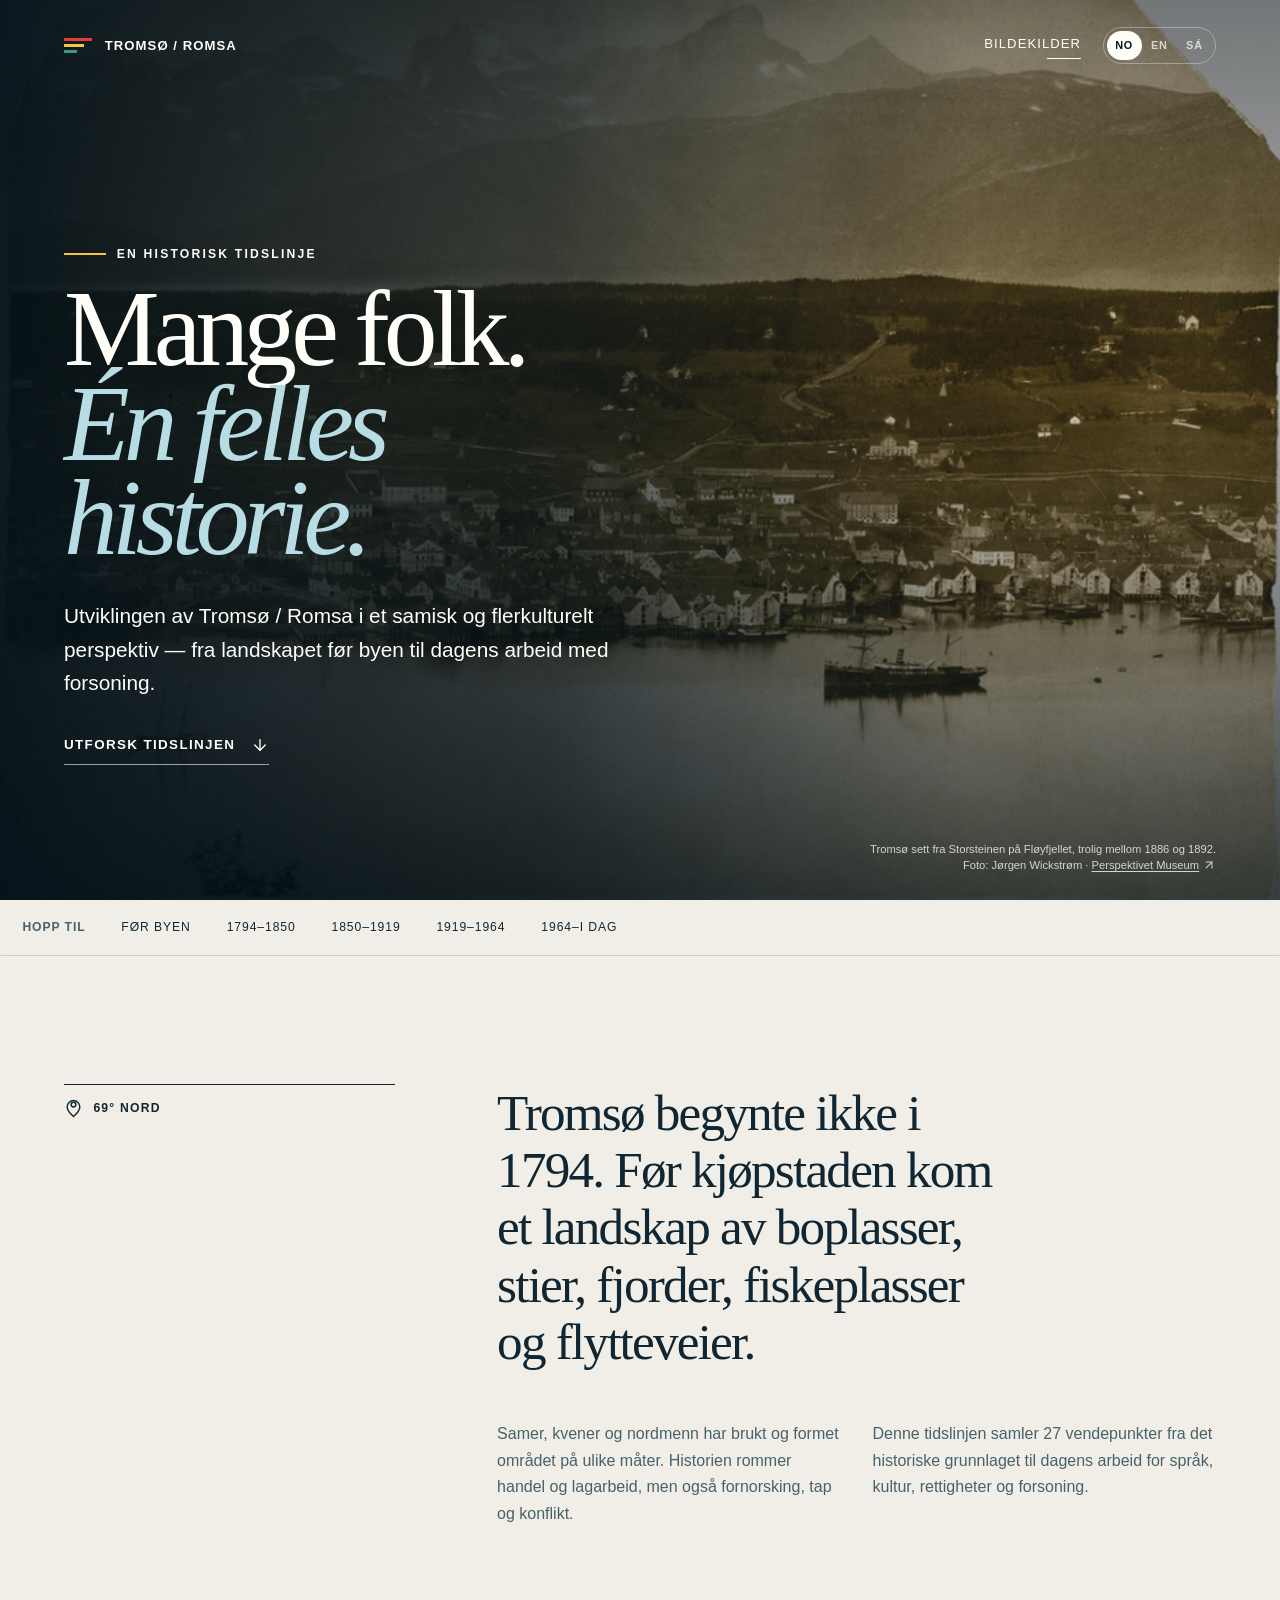
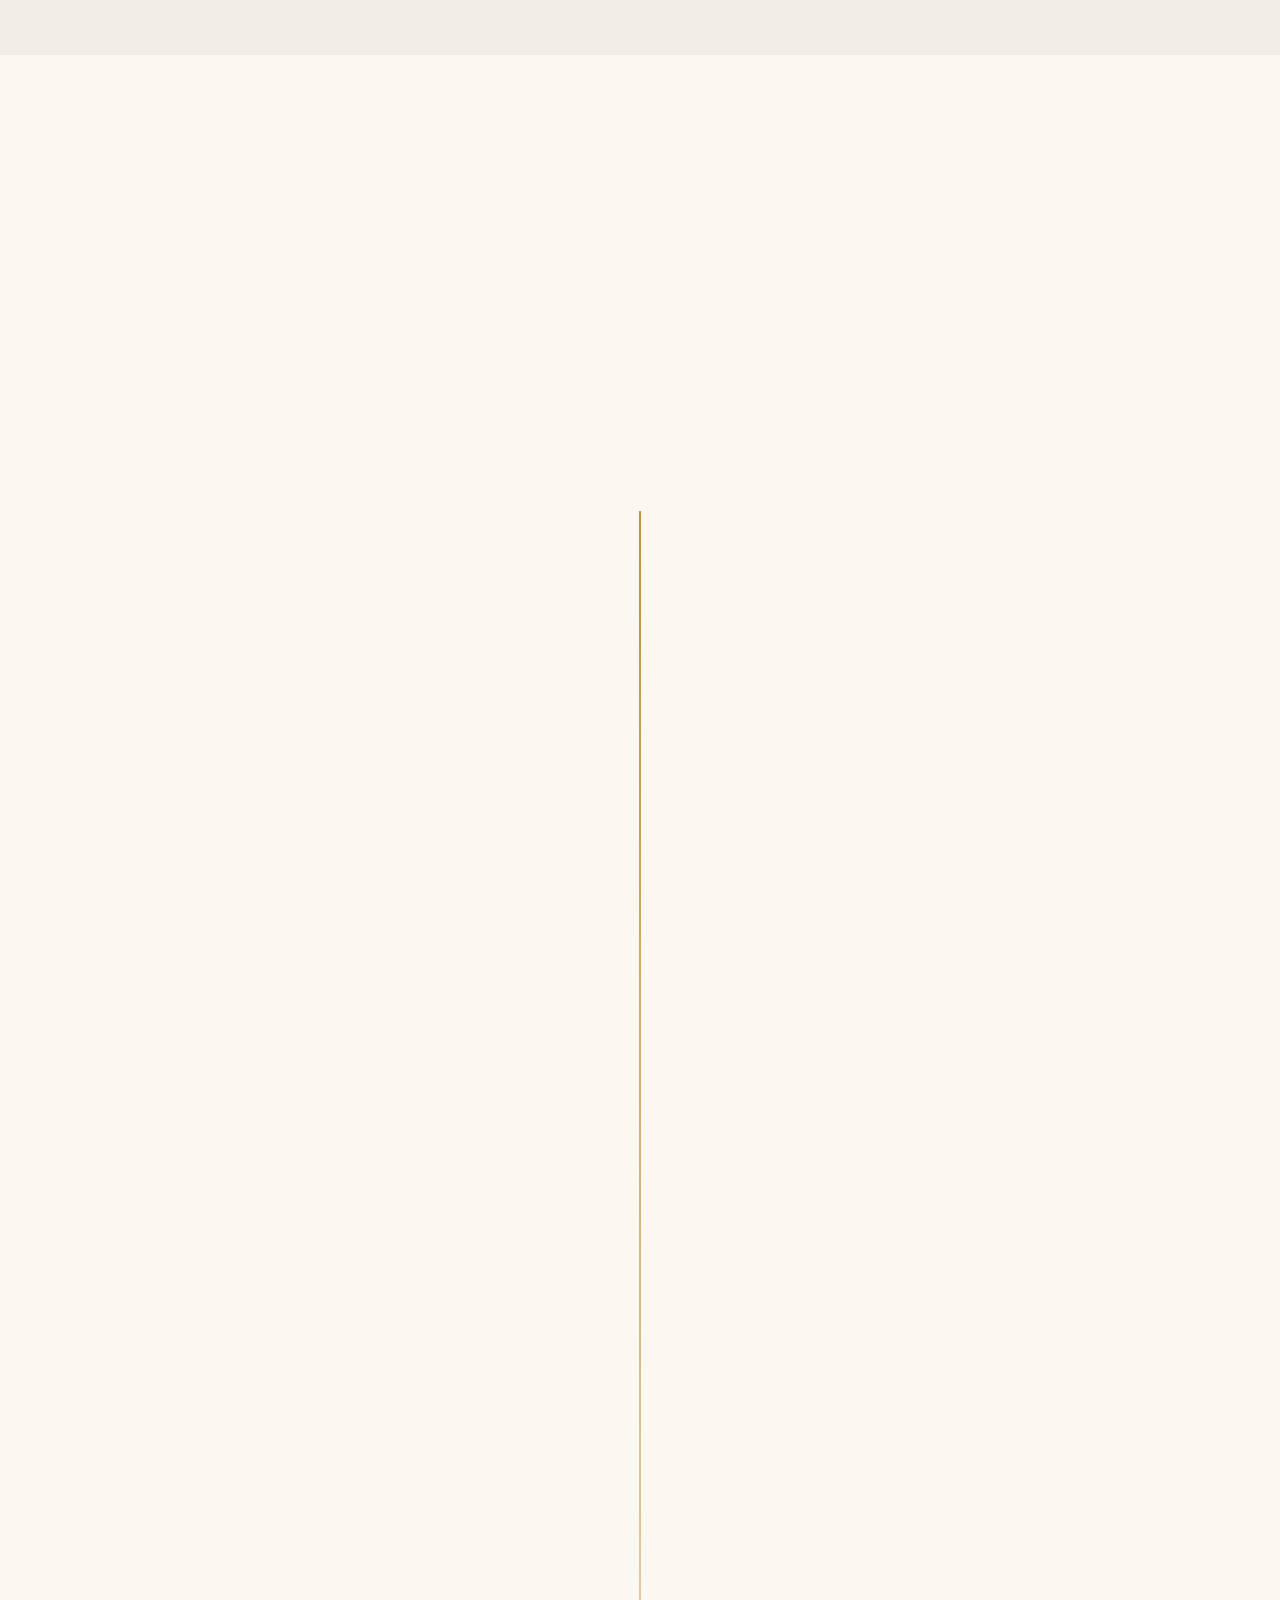
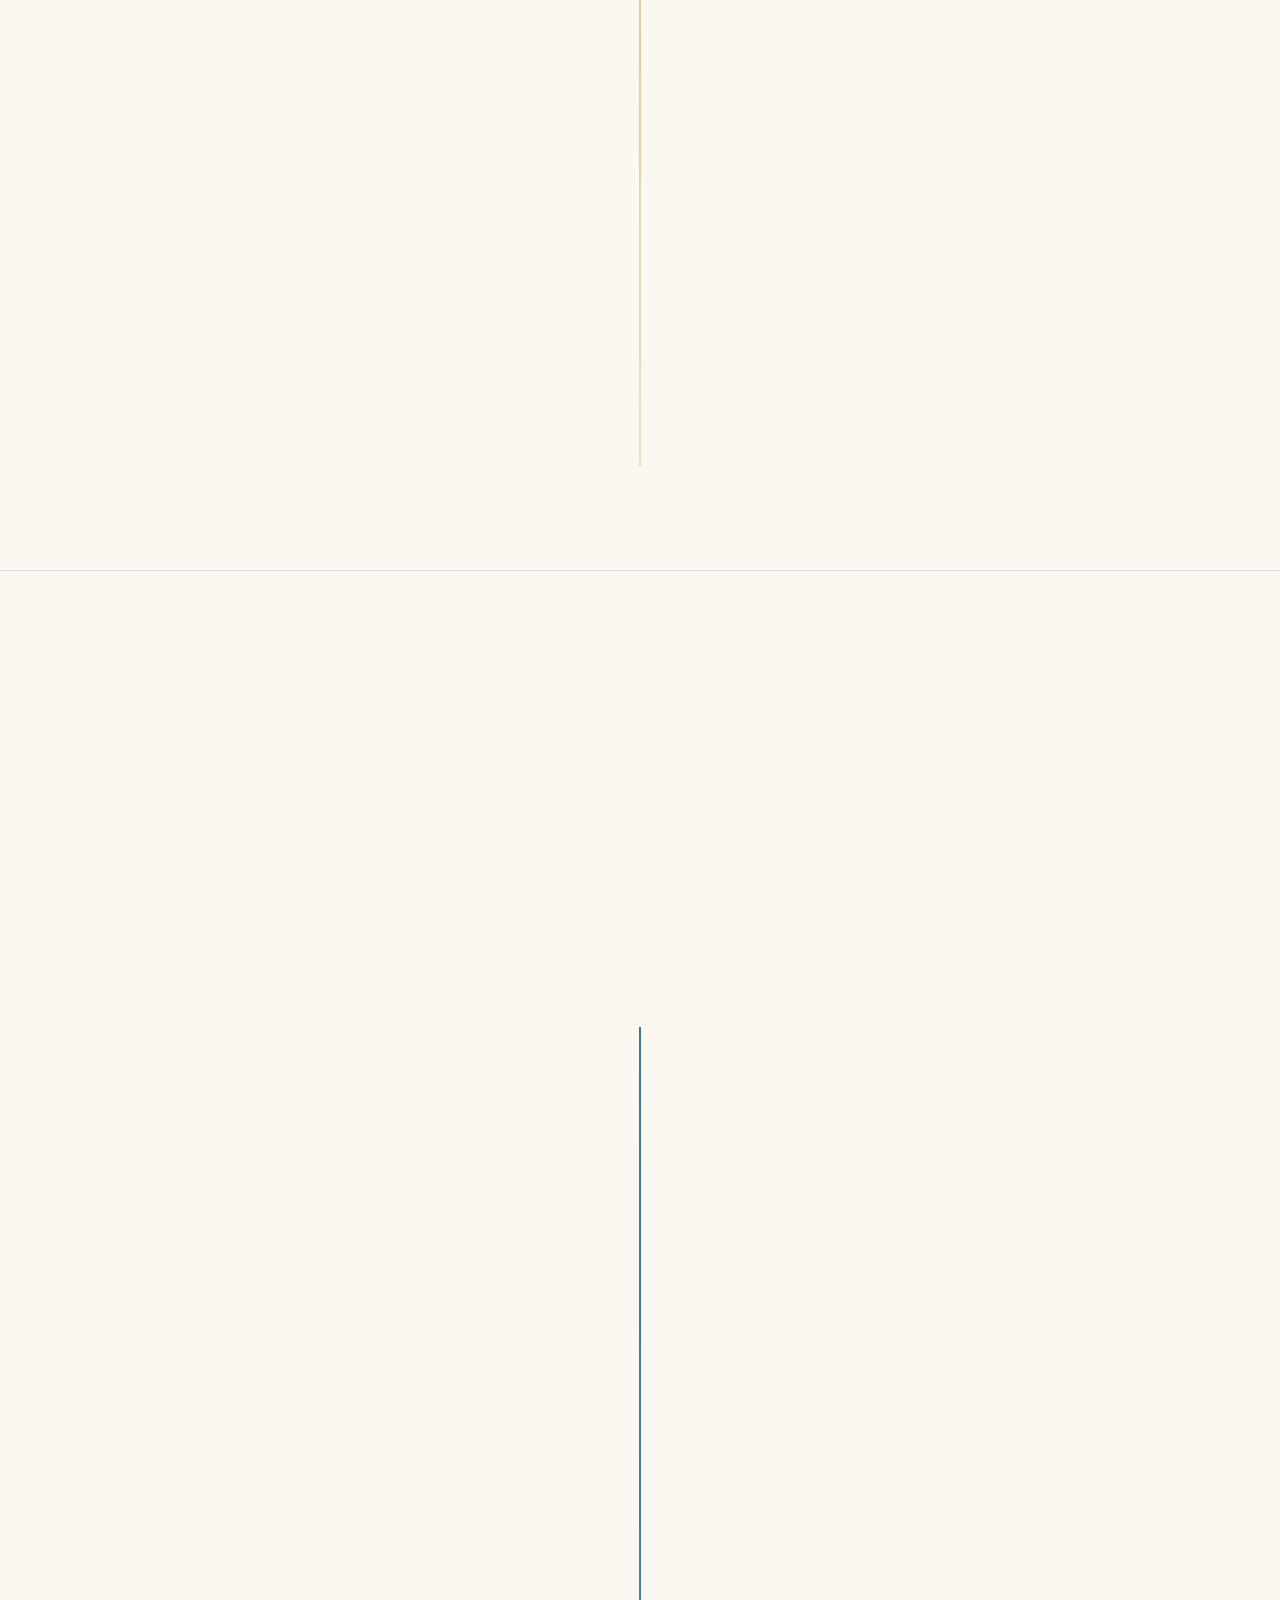
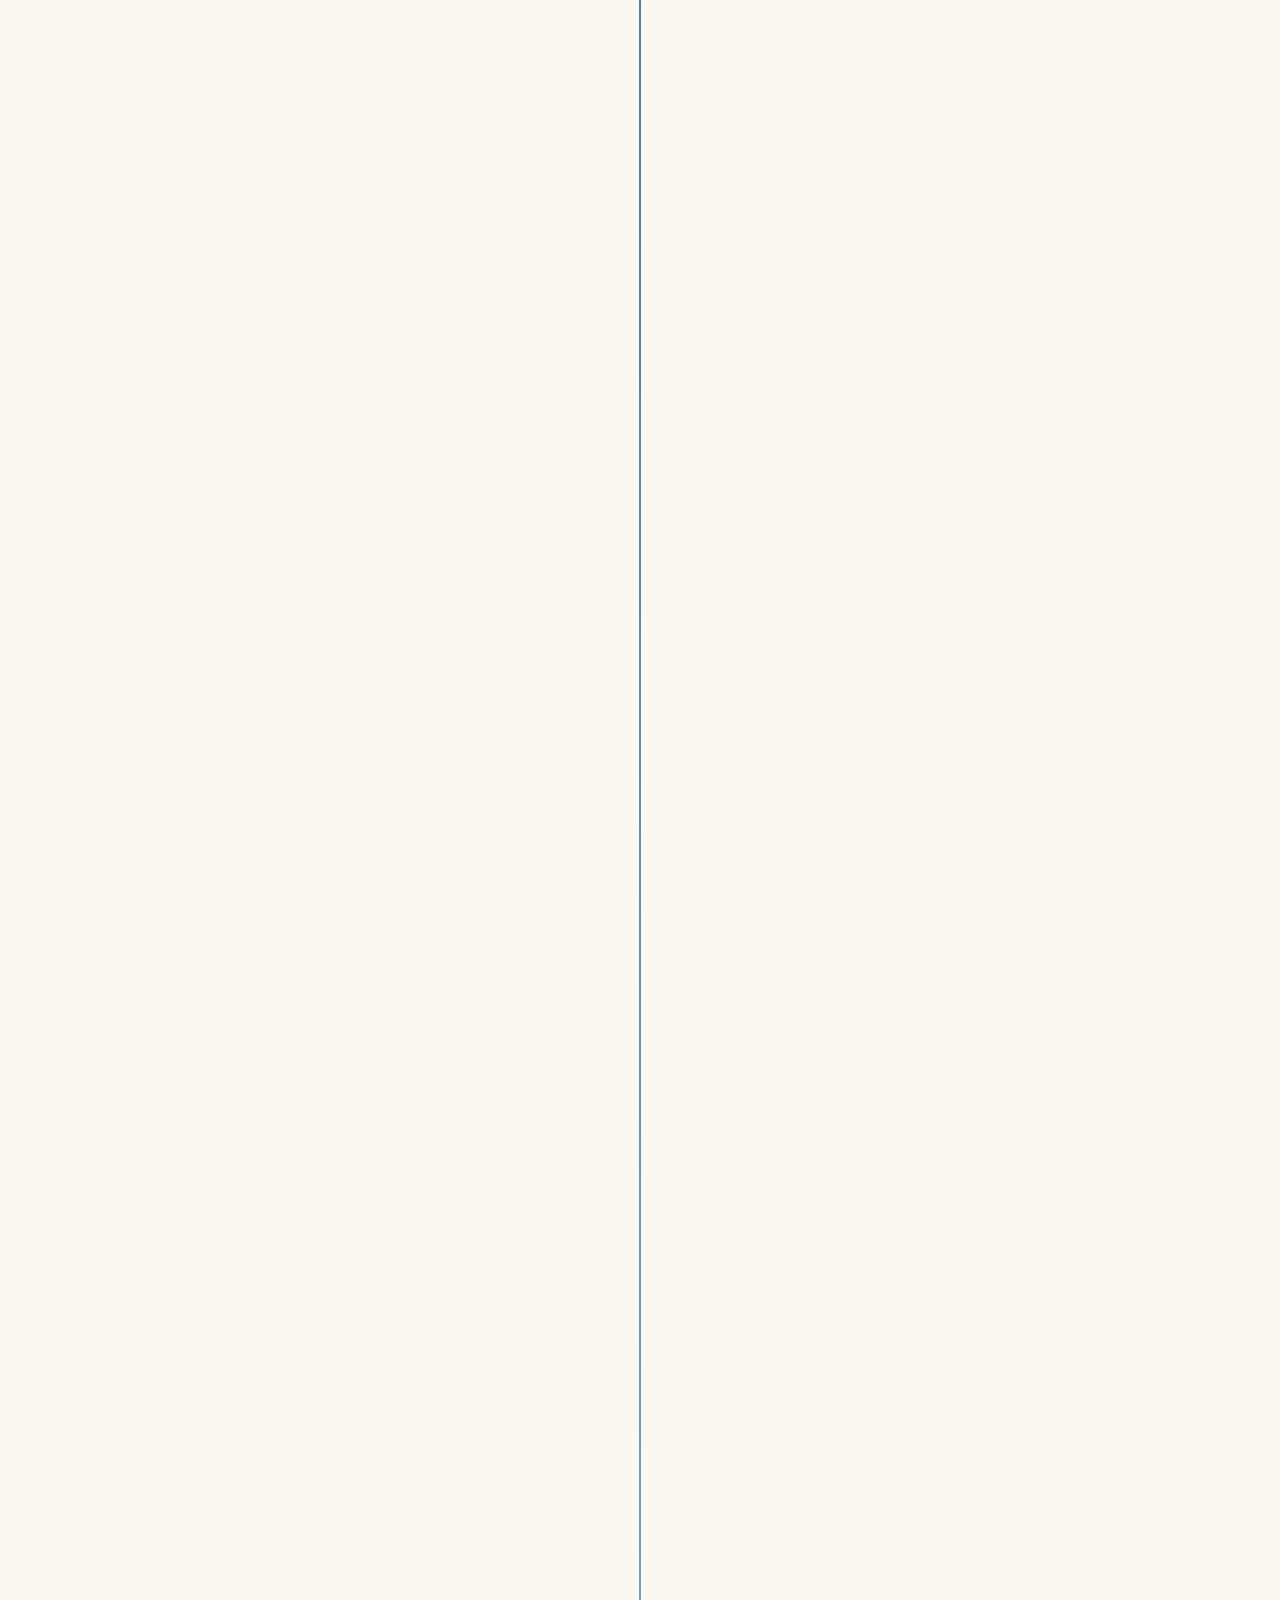
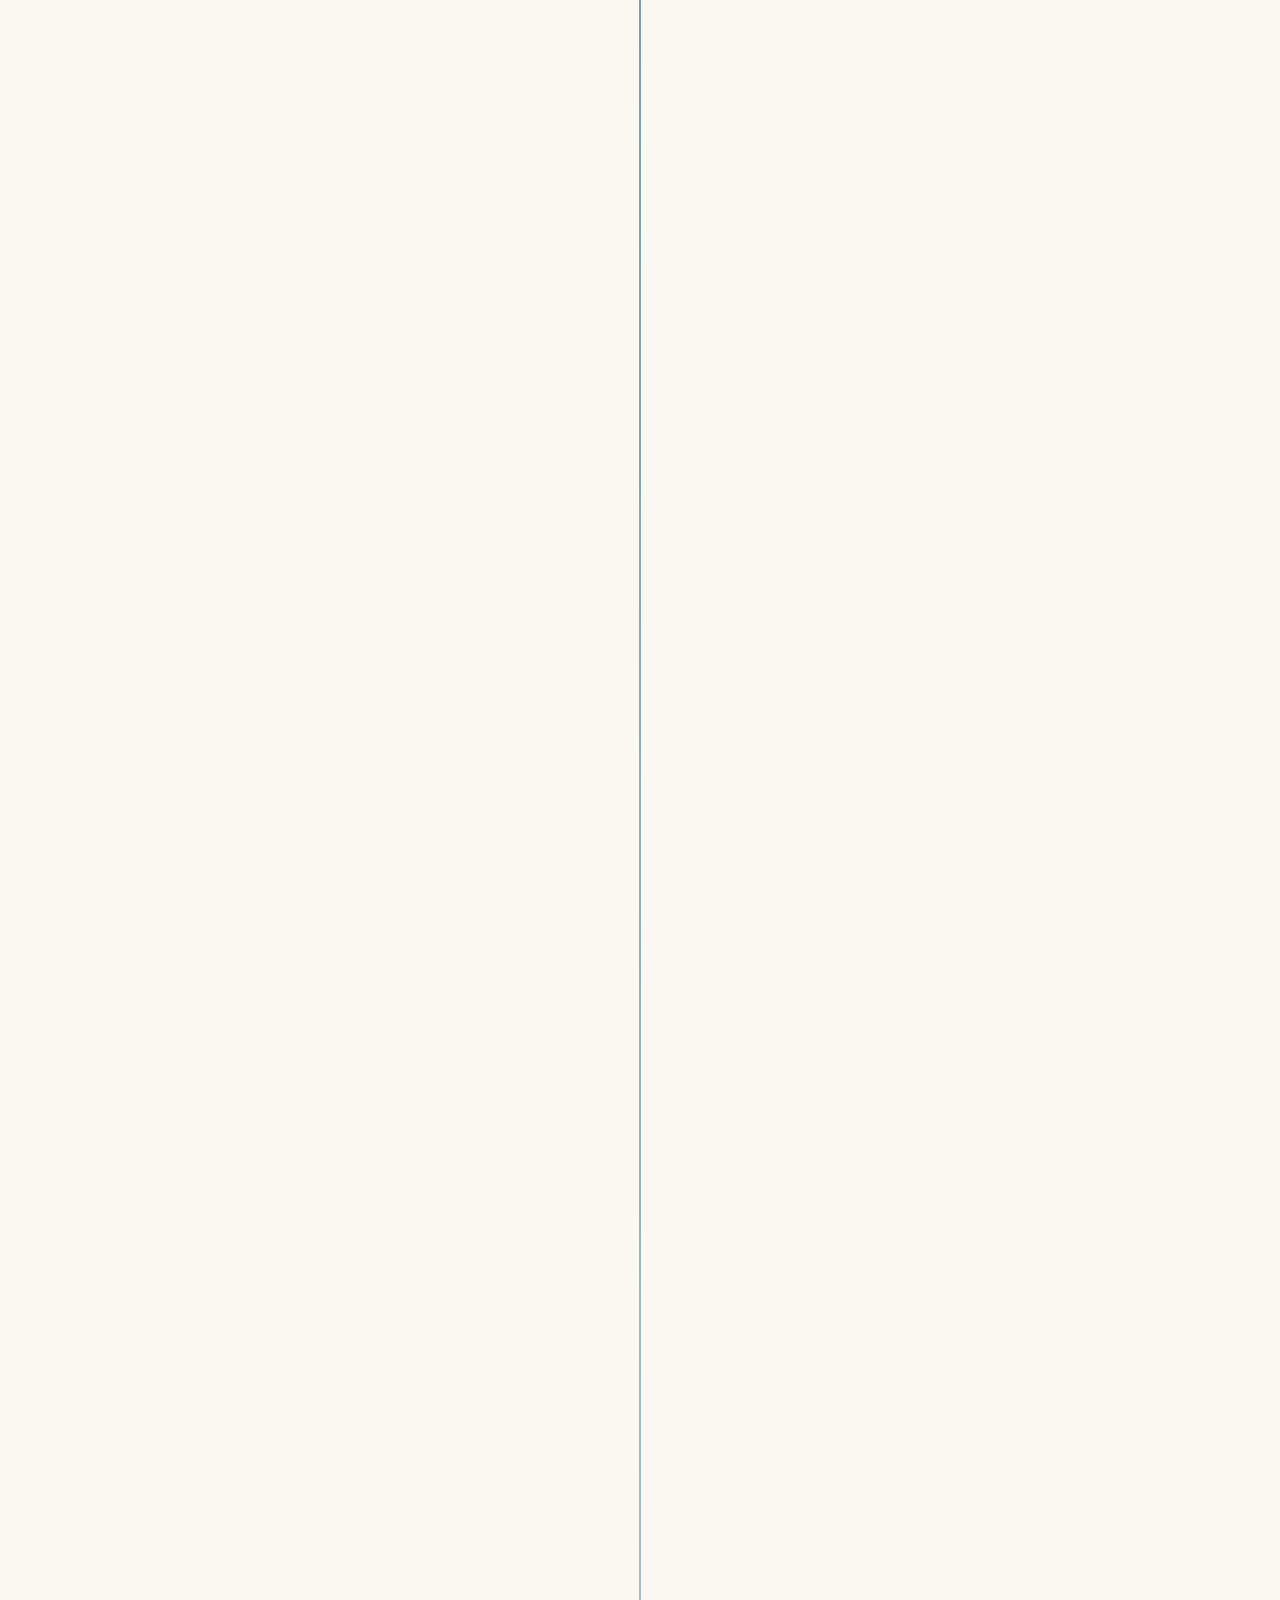
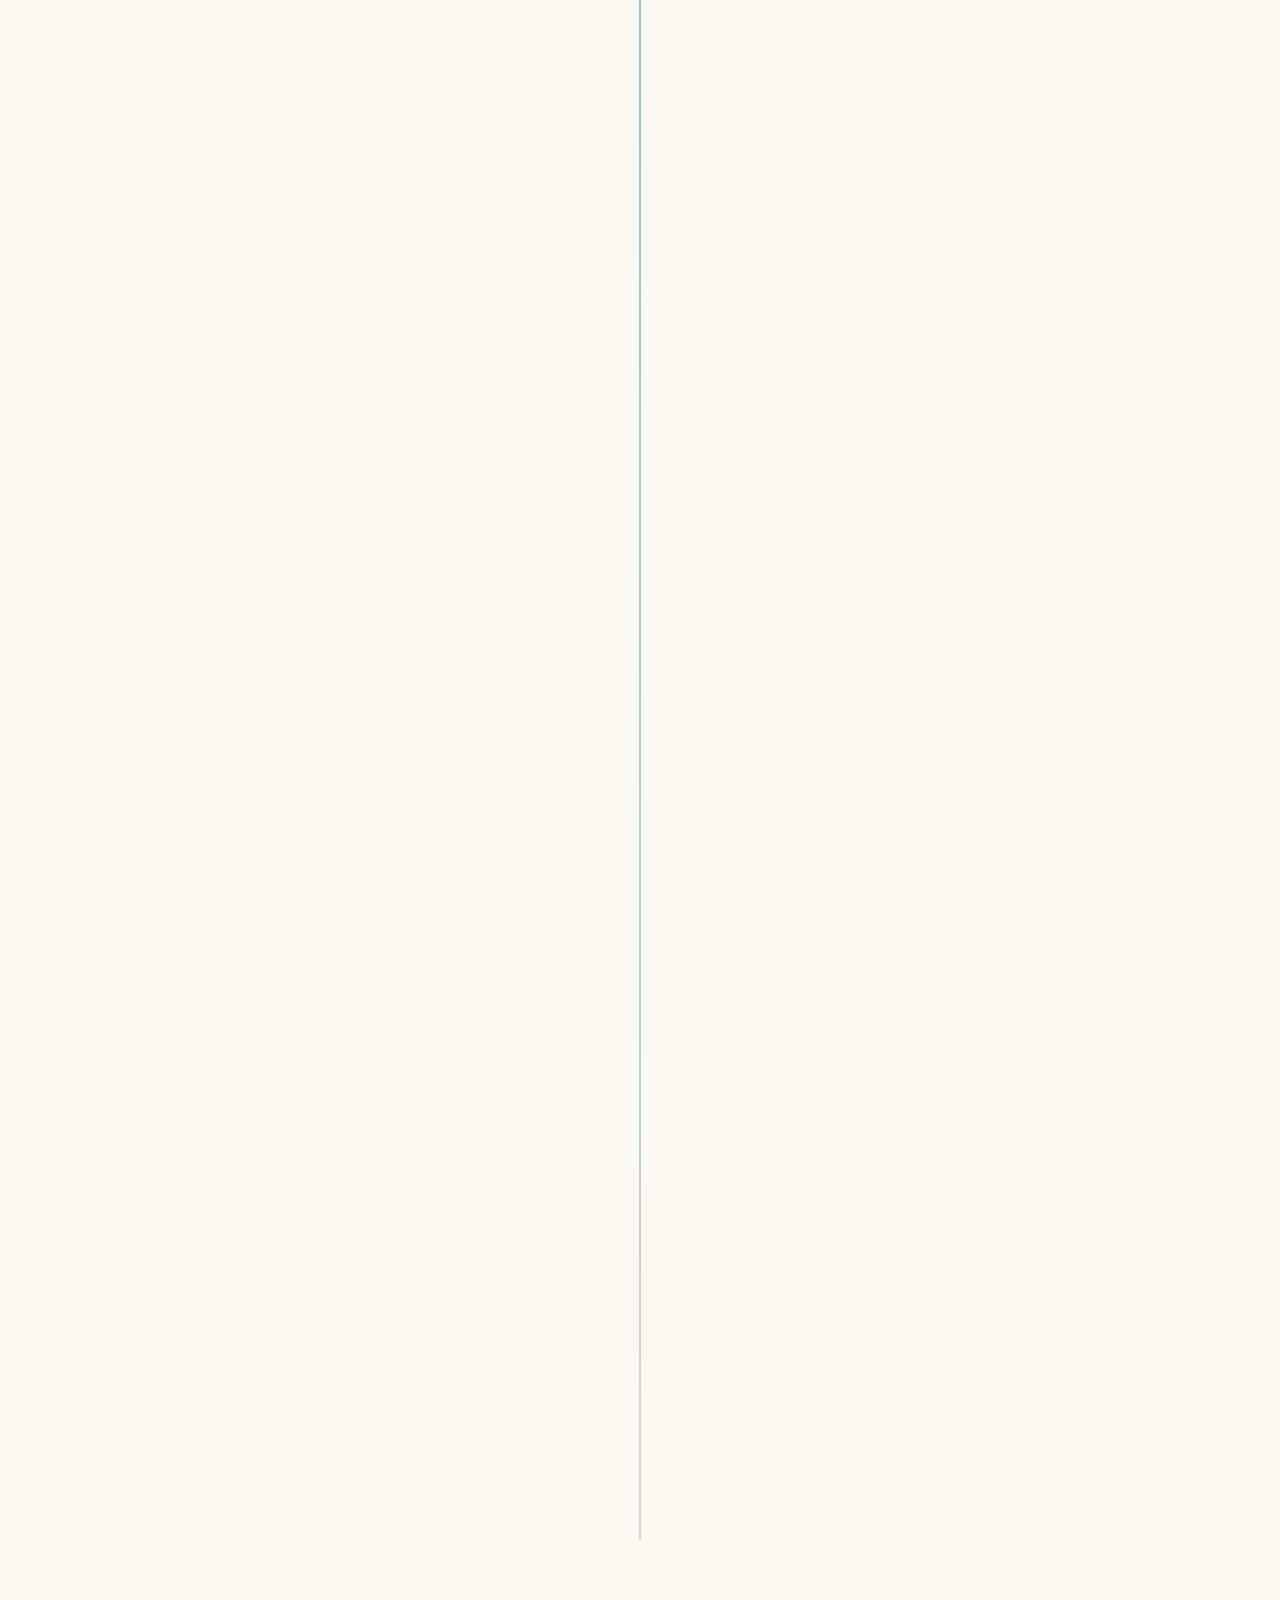
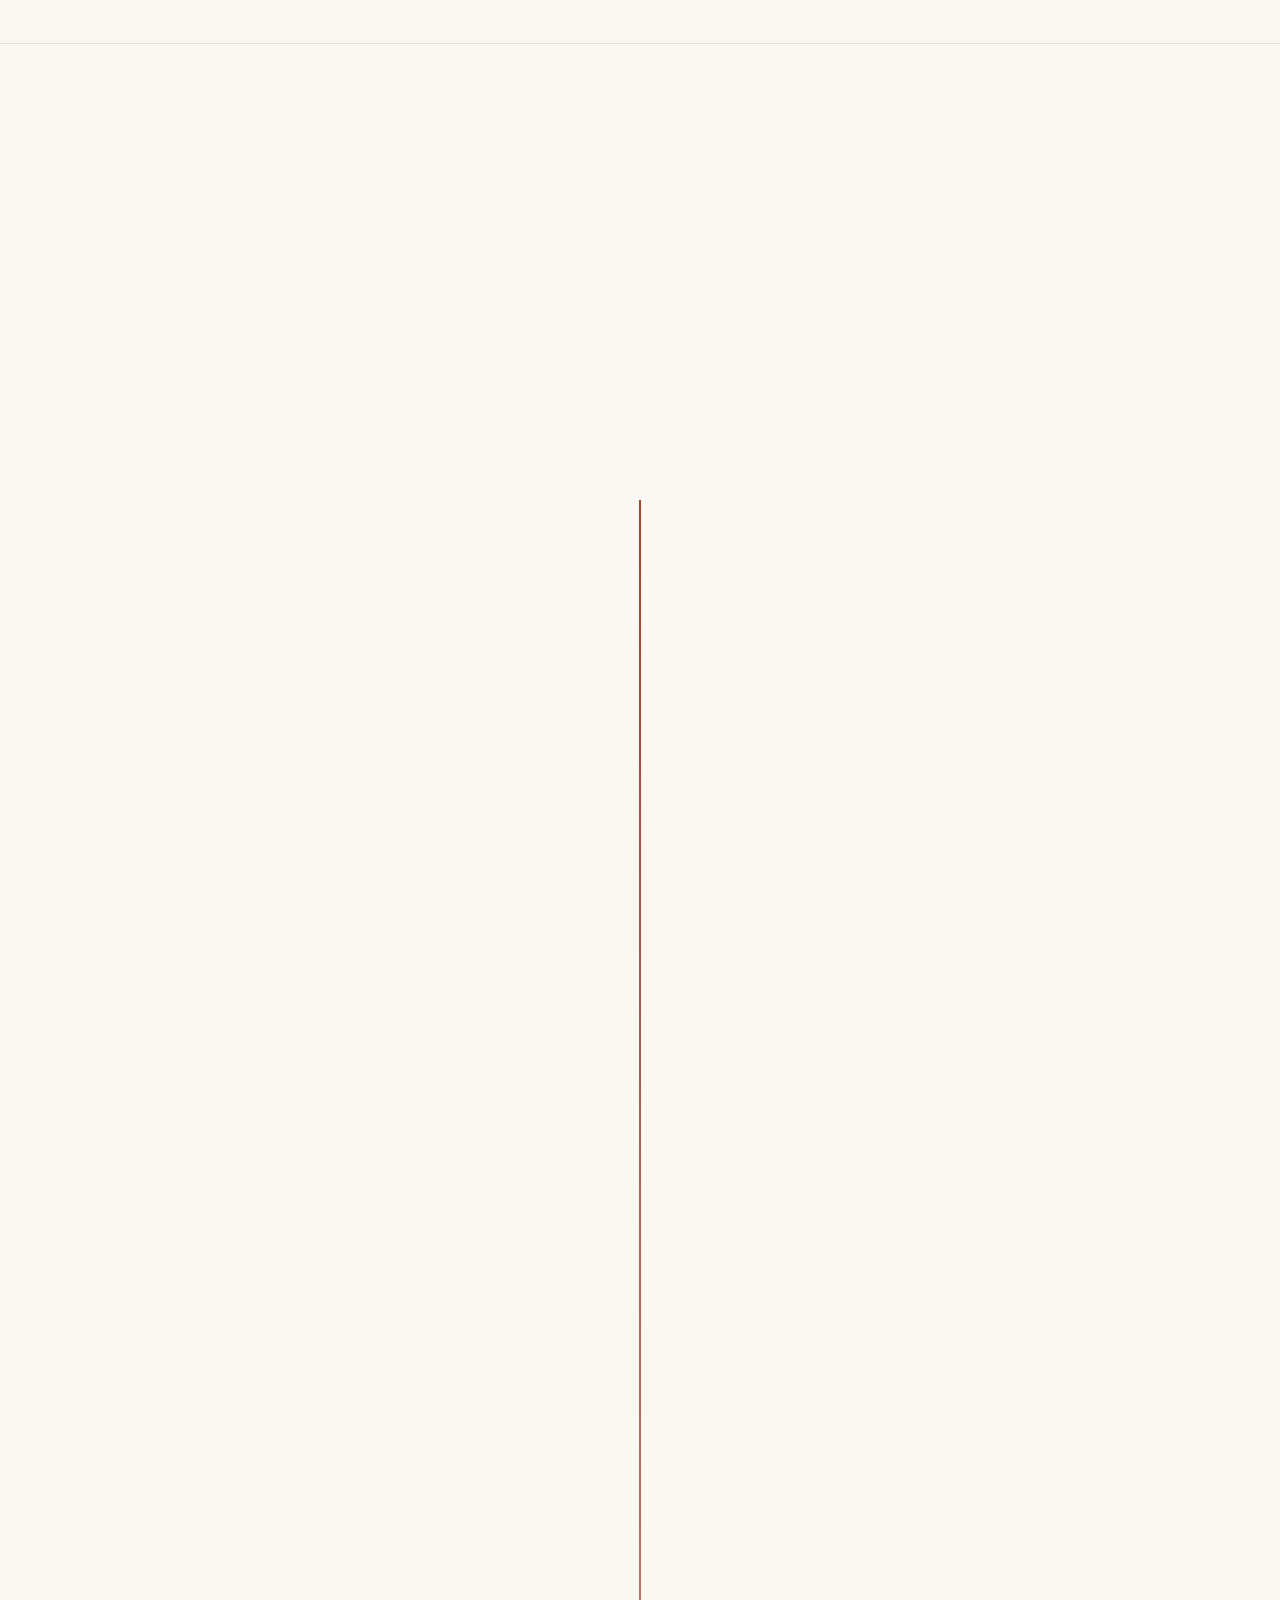
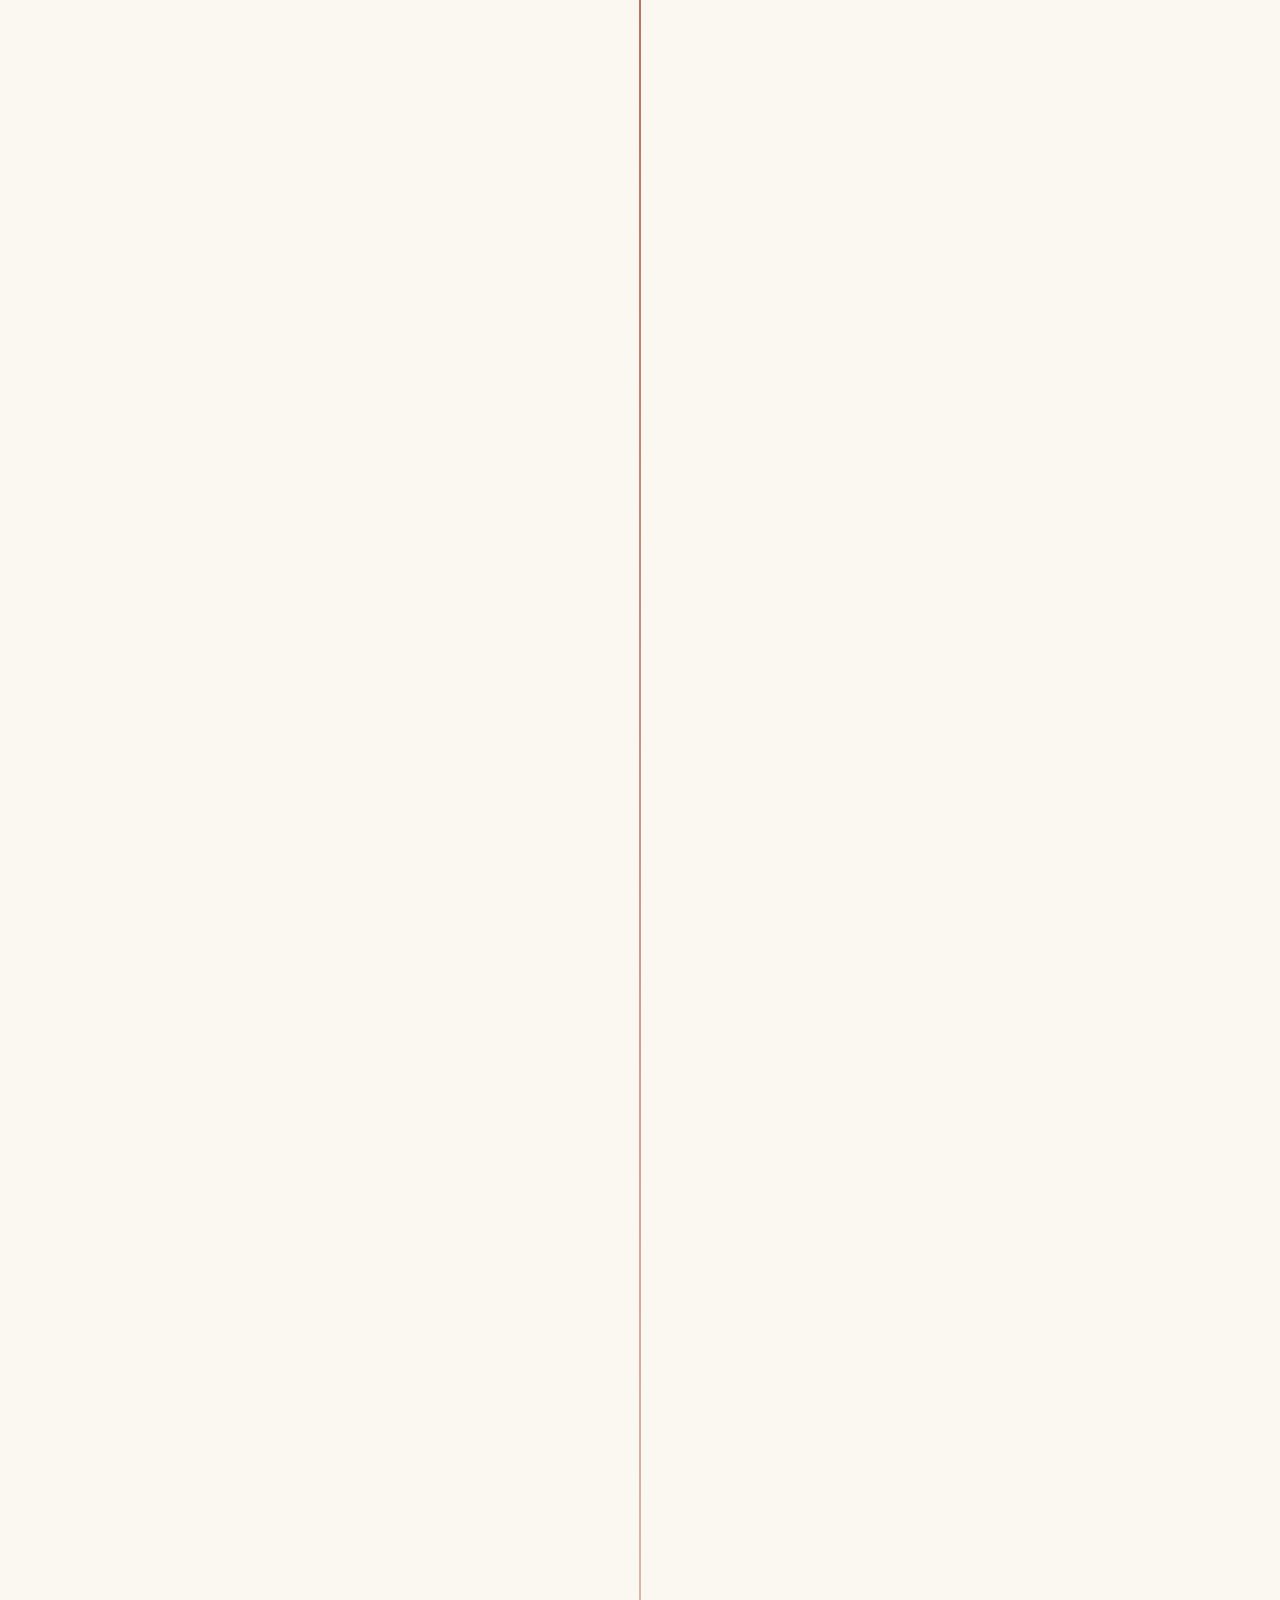
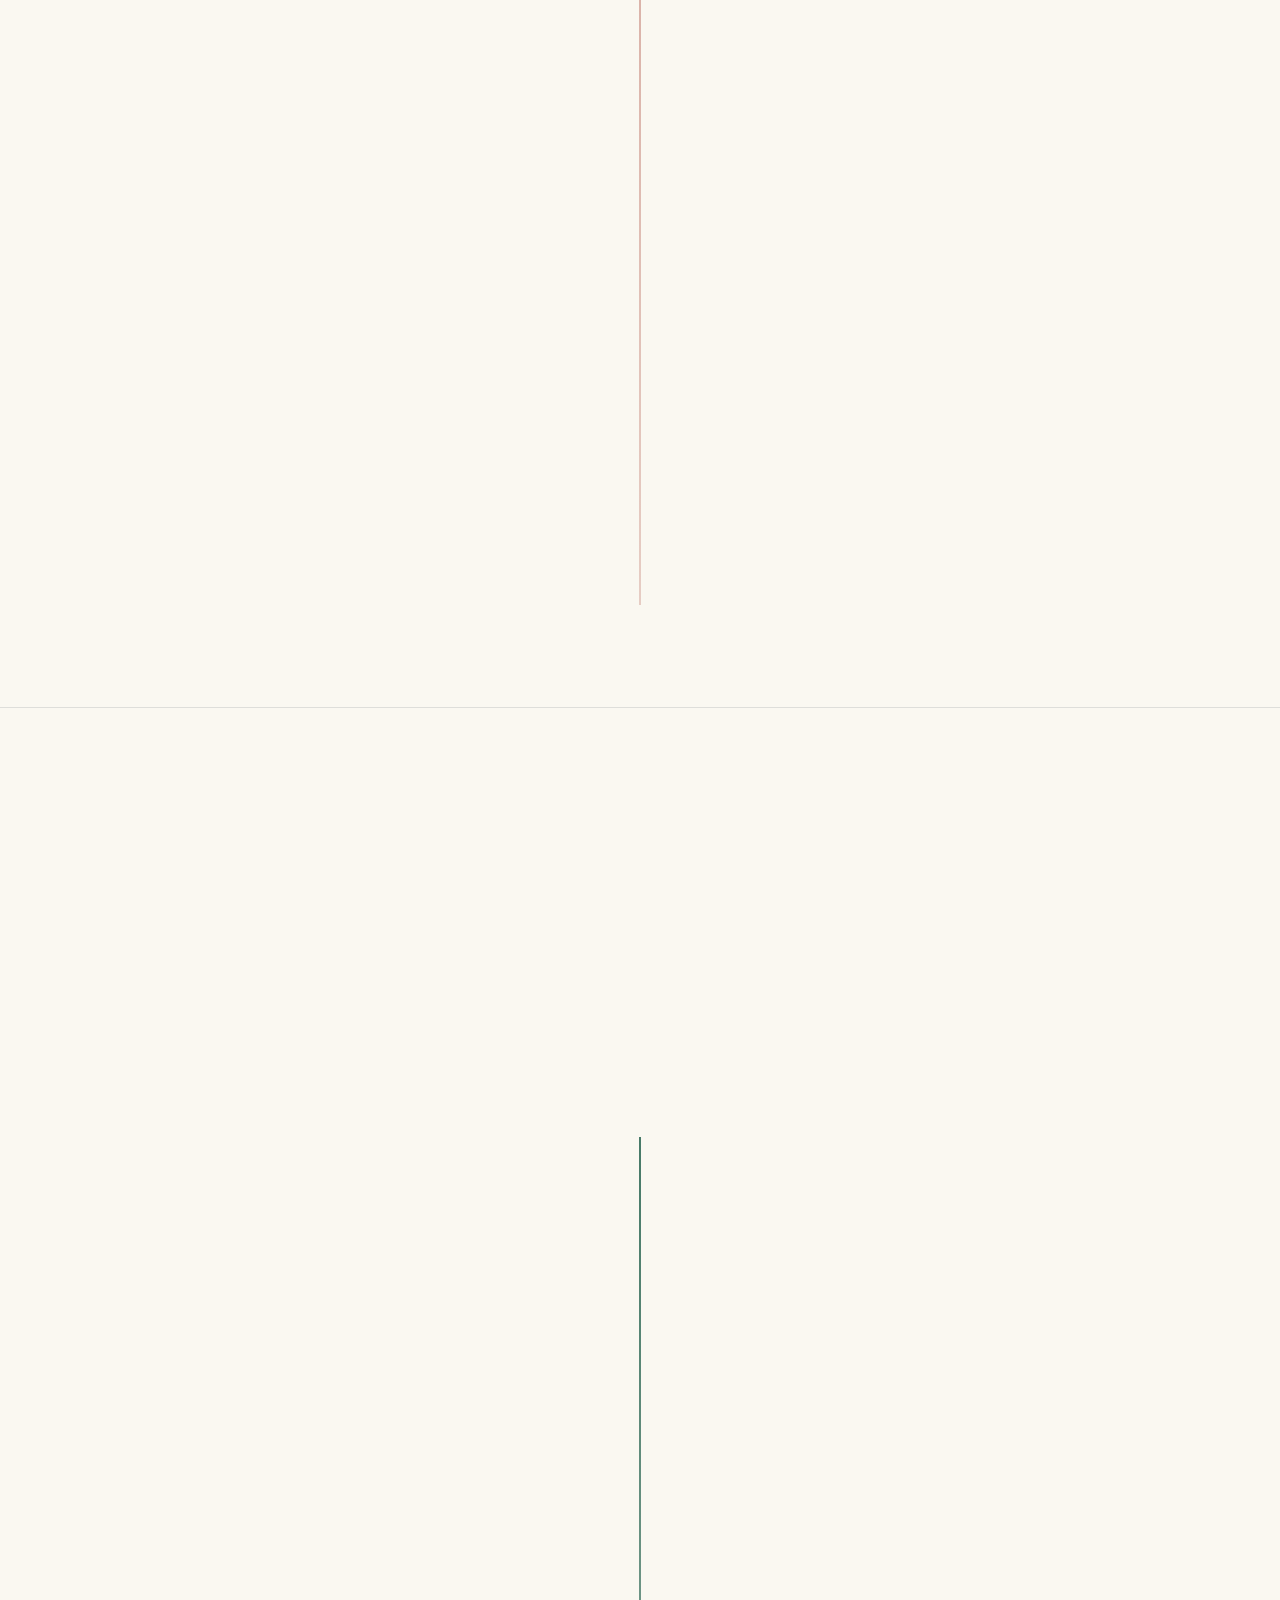
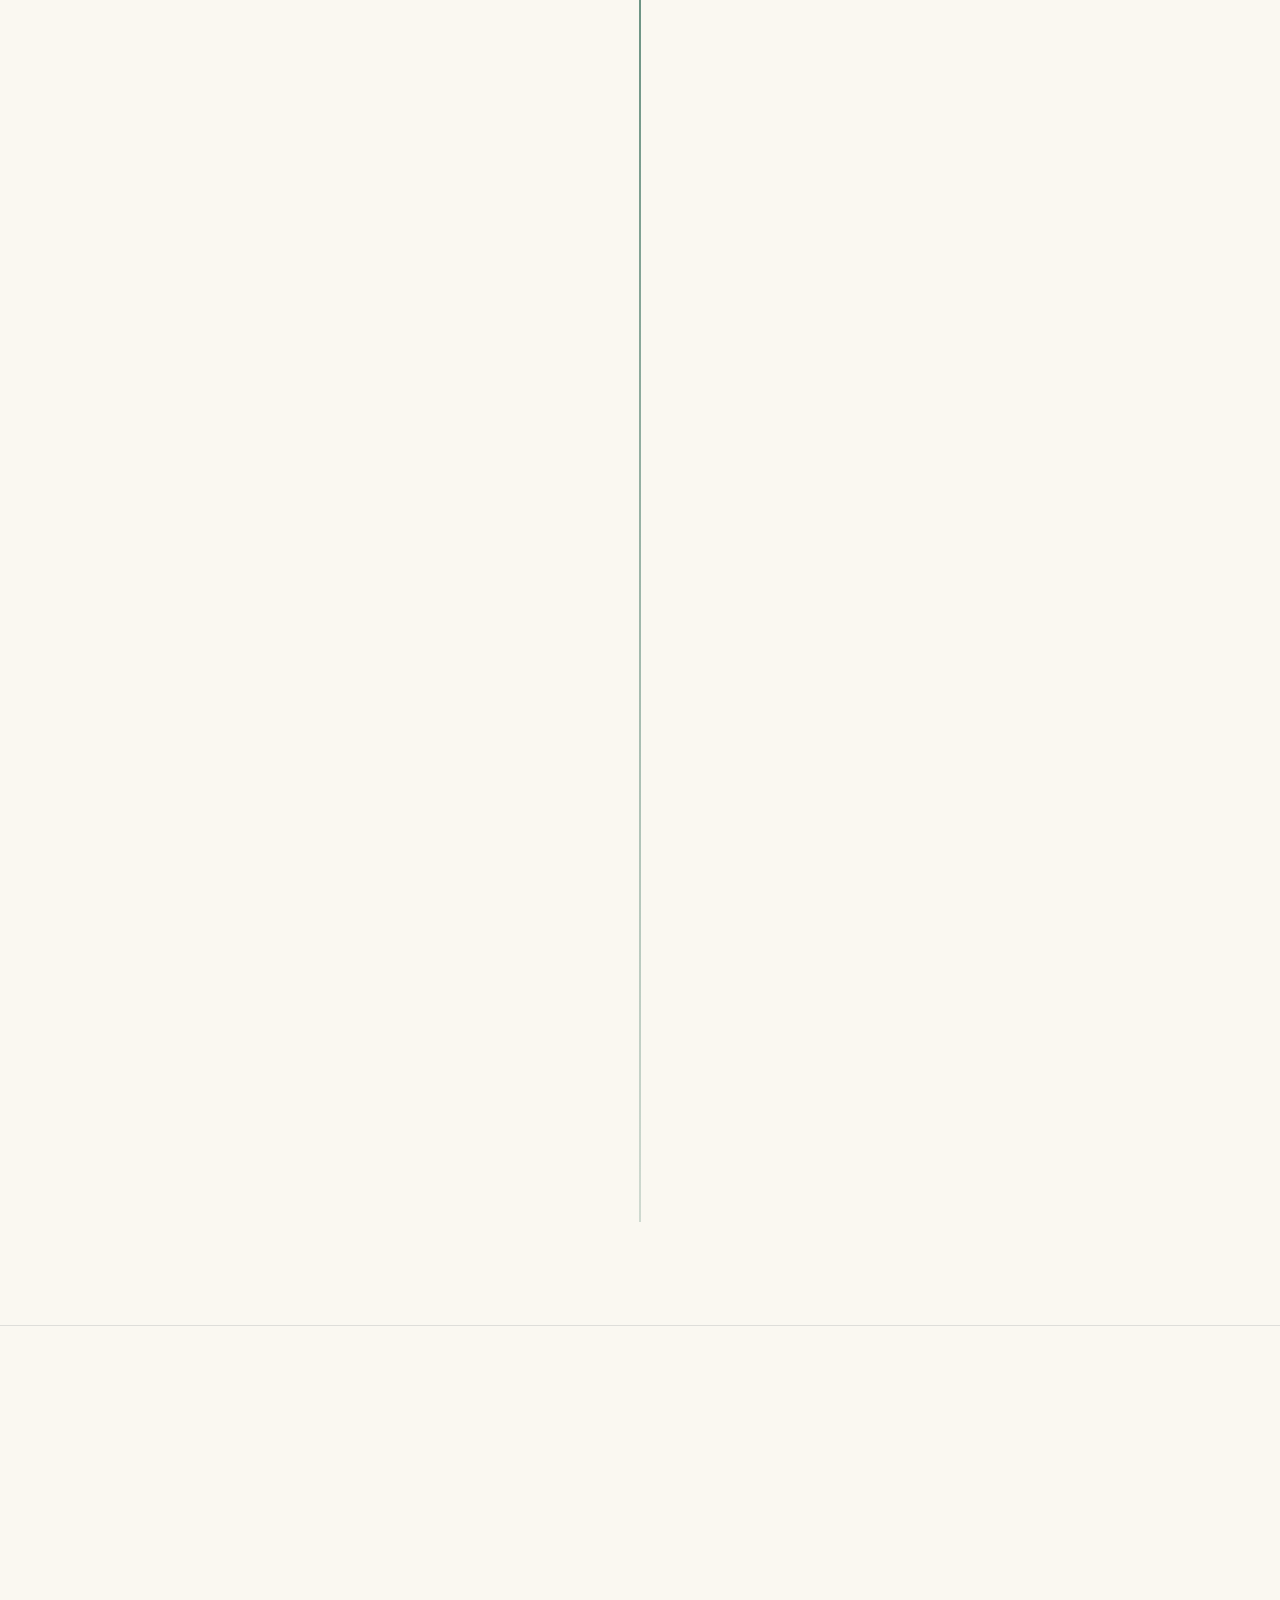
==== no/index.html @ 82c06638 "Initial static Tromsø historical timeline" ====
<!doctype html>
<html lang="nb">
  <head>
    <meta charset="utf-8">
    <meta name="viewport" content="width=device-width, initial-scale=1">
    <meta name="description" content="En historisk tidslinje over Tromsø / Romsa i et samisk og flerkulturelt perspektiv.">
    <meta name="color-scheme" content="light">
    <meta name="referrer" content="no-referrer">
    <meta http-equiv="Content-Security-Policy" content="default-src 'self'; script-src 'self'; style-src 'self'; img-src 'self' data:; connect-src 'none'; object-src 'none'; base-uri 'none'; form-action 'none'">
    <title>Tromsø / Romsa – historisk tidslinje</title>
    <link rel="icon" href="../favicon.svg" type="image/svg+xml">
    <link rel="stylesheet" href="../styles.css">
    <script src="../data/no.js" defer></script>
    <script src="../script.js" defer></script>
  </head>
  <body>
    <a class="skip-link" href="#main">Hopp til innholdet</a>
    <div id="site"></div>
    <noscript>
      <main class="no-script">
        <h1>Tromsø / Romsa – historisk tidslinje</h1>
        <p>JavaScript må være aktivert for å vise selve tidslinjen.</p>
        <nav aria-label="Velg språk">
          <a aria-current="page" href="../no/">Norsk</a>
          <a lang="en" href="../en/">English</a>
          <a lang="se" href="../sme/">Davvisámegiella</a>
        </nav>
      </main>
    </noscript>
  </body>
</html>
---- styles.css ----
:root {
  --night: #061923;
  --night-soft: #0c2835;
  --ink: #102733;
  --ink-soft: #49616b;
  --paper: #f0eee6;
  --paper-light: #faf8f1;
  --line: #c9c7bd;
  --white: #fffef9;
  --ochre: #c4933f;
  --blue: #367a9b;
  --red: #a84435;
  --green: #477a68;
  --violet: #695d91;
  --display: "Iowan Old Style", "Palatino Linotype", "Book Antiqua", Palatino,
    Georgia, serif;
  --sans: -apple-system, BlinkMacSystemFont, "Segoe UI", Helvetica, Arial,
    sans-serif;
}

* {
  box-sizing: border-box;
}

html {
  scroll-behavior: smooth;
  scroll-padding-top: 5.5rem;
}

body {
  margin: 0;
  background: var(--paper);
  color: var(--ink);
  font-family: var(--sans);
  font-size: 1rem;
  line-height: 1.65;
  text-rendering: optimizeLegibility;
  -webkit-font-smoothing: antialiased;
}

a {
  color: inherit;
  text-decoration-thickness: 1px;
  text-underline-offset: 0.22em;
}

img {
  display: block;
  max-width: 100%;
}

button,
summary,
a {
  -webkit-tap-highlight-color: transparent;
}

:focus-visible {
  outline: 3px solid #f4bd4b;
  outline-offset: 4px;
}

.skip-link {
  background: var(--white);
  color: var(--ink);
  font-weight: 750;
  left: 1rem;
  padding: 0.7rem 1rem;
  position: fixed;
  top: 1rem;
  transform: translateY(-200%);
  transition: transform 160ms ease;
  z-index: 100;
}

.skip-link:focus {
  transform: translateY(0);
}

.hero__actions {
  align-items: center;
  display: flex;
  gap: 1.35rem;
}

.language-switcher {
  align-items: center;
  border: 1px solid rgba(255, 255, 255, 0.32);
  border-radius: 999px;
  display: inline-flex;
  padding: 0.18rem;
}

.language-switcher a {
  border-radius: 999px;
  color: rgba(255, 255, 255, 0.72);
  font-size: 0.68rem;
  font-weight: 750;
  letter-spacing: 0.08em;
  min-width: 2.2rem;
  padding: 0.35rem 0.48rem;
  text-align: center;
  text-decoration: none;
}

.language-switcher a[aria-current="page"] {
  background: var(--white);
  color: var(--night);
}

.era-nav__inner a[aria-current="location"]::after {
  transform: scaleX(1);
}

.reveal-ready .reveal {
  opacity: 0;
  transform: translateY(1.35rem);
  transition: opacity 520ms ease, transform 520ms ease;
}

.reveal-ready .reveal.is-visible {
  opacity: 1;
  transform: translateY(0);
}

.route-page,
.no-script {
  background: var(--paper-light);
  min-height: 100vh;
}

.route-page main,
.no-script {
  margin: 0 auto;
  max-width: 48rem;
  padding: clamp(4rem, 12vw, 9rem) 1.5rem;
}

.route-page h1,
.no-script h1 {
  font-family: var(--display);
  font-size: clamp(3rem, 8vw, 6.5rem);
  font-weight: 400;
  letter-spacing: -0.045em;
  line-height: 0.98;
}

.route-page nav,
.no-script nav {
  display: flex;
  flex-wrap: wrap;
  gap: 0.75rem;
  margin-top: 2rem;
}

.route-page nav a,
.no-script nav a {
  border: 1px solid var(--ink);
  padding: 0.65rem 0.95rem;
  text-decoration: none;
}

.hero {
  align-items: flex-end;
  background-color: var(--night);
  background-image: url("images/image6.png");
  background-position: center;
  background-size: cover;
  color: var(--white);
  display: flex;
  min-height: max(46rem, 100svh);
  overflow: hidden;
  padding: clamp(7rem, 14vh, 10rem) clamp(1.35rem, 5vw, 5rem)
    clamp(7.5rem, 15vh, 10rem);
  position: relative;
}

.hero__veil {
  background:
    linear-gradient(90deg, rgba(3, 16, 23, 0.94) 0%, rgba(3, 16, 23, 0.66) 43%, rgba(3, 16, 23, 0.12) 76%),
    linear-gradient(180deg, rgba(3, 16, 23, 0.42) 0%, rgba(3, 16, 23, 0.05) 42%, rgba(3, 16, 23, 0.74) 100%);
  inset: 0;
  position: absolute;
}

.hero__veil::after {
  background-image: url("data:image/svg+xml,%3Csvg viewBox='0 0 180 180' xmlns='http://www.w3.org/2000/svg'%3E%3Cfilter id='n'%3E%3CfeTurbulence type='fractalNoise' baseFrequency='.9' numOctaves='3' stitchTiles='stitch'/%3E%3C/filter%3E%3Crect width='100%25' height='100%25' filter='url(%23n)' opacity='.18'/%3E%3C/svg%3E");
  content: "";
  inset: 0;
  mix-blend-mode: soft-light;
  opacity: 0.22;
  pointer-events: none;
  position: absolute;
}

.hero__nav {
  align-items: center;
  display: flex;
  font-size: 0.82rem;
  inset: 0 clamp(1.35rem, 5vw, 5rem) auto;
  justify-content: space-between;
  letter-spacing: 0.08em;
  padding-top: 1.7rem;
  position: absolute;
  text-transform: uppercase;
  z-index: 2;
}

.wordmark {
  align-items: center;
  display: inline-flex;
  font-weight: 650;
  gap: 0.8rem;
  text-decoration: none;
}

.wordmark__mark {
  display: grid;
  gap: 3px;
  width: 1.75rem;
}

.wordmark__mark i {
  display: block;
  height: 3px;
}

.wordmark__mark i:nth-child(1) {
  background: #e23f34;
  width: 100%;
}

.wordmark__mark i:nth-child(2) {
  background: #f1c641;
  width: 72%;
}

.wordmark__mark i:nth-child(3) {
  background: #3d9a7d;
  width: 46%;
}

.hero__source-link {
  text-decoration: none;
}

.hero__source-link::after {
  background: currentColor;
  content: "";
  display: block;
  height: 1px;
  margin-top: 0.22rem;
  transform: scaleX(0.35);
  transform-origin: right;
  transition: transform 180ms ease;
}

.hero__source-link:hover::after {
  transform: scaleX(1);
}

.hero__content {
  max-width: 62rem;
  position: relative;
  z-index: 1;
}

.eyebrow {
  align-items: center;
  display: flex;
  font-size: 0.76rem;
  font-weight: 700;
  gap: 0.7rem;
  letter-spacing: 0.18em;
  margin: 0 0 1.15rem;
  text-transform: uppercase;
}

.eyebrow::before {
  background: #f1c641;
  content: "";
  height: 2px;
  width: 2.6rem;
}

.hero h1 {
  font-family: var(--display);
  font-size: clamp(3.5rem, 8.4vw, 8.6rem);
  font-weight: 400;
  letter-spacing: -0.055em;
  line-height: 0.88;
  margin: 0;
  max-width: 11ch;
}

.hero h1 em {
  color: #b8dce4;
  font-weight: 400;
}

.hero__lead {
  font-size: clamp(1.05rem, 1.65vw, 1.3rem);
  line-height: 1.6;
  margin: 2.1rem 0 2rem;
  max-width: 38rem;
}

.hero__scroll {
  align-items: center;
  border-bottom: 1px solid rgba(255, 255, 255, 0.6);
  display: inline-flex;
  font-size: 0.84rem;
  font-weight: 700;
  gap: 1rem;
  letter-spacing: 0.1em;
  padding-bottom: 0.48rem;
  text-decoration: none;
  text-transform: uppercase;
}

.hero__scroll svg {
  transition: transform 180ms ease;
}

.hero__scroll:hover svg {
  transform: translateY(4px);
}

.hero__caption {
  align-items: flex-end;
  bottom: 1.65rem;
  display: flex;
  flex-direction: column;
  font-size: 0.7rem;
  line-height: 1.45;
  max-width: min(32rem, 42vw);
  opacity: 0.78;
  position: absolute;
  right: clamp(1.35rem, 5vw, 5rem);
  text-align: right;
  z-index: 2;
}

.hero__caption a,
.gallery__credit a,
.image-source-list a {
  align-items: center;
  display: inline-flex;
  gap: 0.18rem;
}

.era-nav {
  background: rgba(240, 238, 230, 0.94);
  border-bottom: 1px solid rgba(16, 39, 51, 0.14);
  position: sticky;
  top: 0;
  z-index: 20;
  -webkit-backdrop-filter: blur(16px);
  backdrop-filter: blur(16px);
}

.translation-notice {
  background: #f5d877;
  border-bottom: 1px solid rgba(16, 39, 51, 0.2);
  color: var(--ink);
  font-size: 0.88rem;
  font-weight: 650;
  padding: 0.85rem clamp(1.4rem, 5vw, 5rem);
  text-align: center;
}

.era-nav__inner {
  align-items: center;
  display: flex;
  gap: clamp(1.2rem, 2.8vw, 2.7rem);
  margin: 0 auto;
  max-width: 86rem;
  overflow-x: auto;
  padding: 0 1.4rem;
  scrollbar-width: none;
  white-space: nowrap;
}

.era-nav__inner::-webkit-scrollbar {
  display: none;
}

.era-nav__inner a,
.era-nav__label {
  font-size: 0.76rem;
  letter-spacing: 0.075em;
  padding: 1.08rem 0;
  text-decoration: none;
  text-transform: uppercase;
}

.era-nav__label {
  color: var(--ink-soft);
  font-weight: 700;
}

.era-nav__inner a {
  position: relative;
}

.era-nav__inner a::after {
  background: var(--ink);
  bottom: -1px;
  content: "";
  height: 2px;
  left: 0;
  position: absolute;
  right: 0;
  transform: scaleX(0);
  transition: transform 180ms ease;
}

.era-nav__inner a:hover::after {
  transform: scaleX(1);
}

.introduction {
  display: grid;
  gap: clamp(2rem, 8vw, 8rem);
  grid-template-columns: minmax(10rem, 0.46fr) minmax(0, 1fr);
  margin: 0 auto;
  max-width: 82rem;
  padding: clamp(5rem, 10vw, 9rem) clamp(1.4rem, 5vw, 4rem);
}

.introduction__kicker {
  align-items: center;
  align-self: start;
  border-top: 1px solid var(--ink);
  display: flex;
  font-size: 0.76rem;
  font-weight: 700;
  gap: 0.65rem;
  letter-spacing: 0.1em;
  padding-top: 0.85rem;
  text-transform: uppercase;
}

.introduction__lead {
  font-family: var(--display);
  font-size: clamp(2rem, 4vw, 4.2rem);
  letter-spacing: -0.035em;
  line-height: 1.12;
  margin: 0;
  max-width: 20ch;
}

.introduction__body {
  display: grid;
  gap: 2rem;
  grid-template-columns: repeat(2, minmax(0, 1fr));
  margin-top: 3.2rem;
  max-width: 50rem;
}

.introduction__body p {
  color: var(--ink-soft);
  margin: 0;
}

.timeline-shell {
  background:
    linear-gradient(90deg, transparent 0 49.92%, rgba(16, 39, 51, 0.05) 49.92% 50.08%, transparent 50.08%),
    var(--paper-light);
  overflow: clip;
}

.era {
  --accent: var(--blue);
  padding: clamp(5rem, 8vw, 8rem) clamp(1.2rem, 4vw, 3.5rem)
    clamp(3.5rem, 8vw, 7rem);
  scroll-margin-top: 3.7rem;
}

.era--ochre {
  --accent: var(--ochre);
}

.era--blue {
  --accent: var(--blue);
}

.era--red {
  --accent: var(--red);
}

.era--green {
  --accent: var(--green);
}

.era--violet {
  --accent: var(--violet);
}

.era + .era {
  border-top: 1px solid rgba(16, 39, 51, 0.12);
}

.era__header {
  margin: 0 auto clamp(5rem, 8vw, 8rem);
  max-width: 76rem;
  padding-left: clamp(0rem, 5vw, 5rem);
  position: relative;
}

.era__header::before {
  background: var(--accent);
  content: "";
  height: 100%;
  left: 0;
  max-height: 7.8rem;
  position: absolute;
  top: 0.45rem;
  width: 0.35rem;
}

.era__label {
  color: var(--accent);
  font-size: 0.76rem;
  font-weight: 800;
  letter-spacing: 0.16em;
  margin: 0 0 0.75rem;
  text-transform: uppercase;
}

.era__header h2 {
  font-family: var(--display);
  font-size: clamp(2.6rem, 5.5vw, 5.3rem);
  font-weight: 400;
  letter-spacing: -0.045em;
  line-height: 1;
  margin: 0;
  max-width: 15ch;
}

.era__header > p:last-child {
  color: var(--ink-soft);
  font-size: 1.05rem;
  margin: 1.45rem 0 0;
  max-width: 40rem;
}

.timeline {
  margin: 0 auto;
  max-width: 86rem;
  position: relative;
}

.timeline::before {
  background: linear-gradient(var(--accent), color-mix(in srgb, var(--accent), transparent 76%));
  content: "";
  inset: 0 auto 0 50%;
  position: absolute;
  transform: translateX(-1px);
  width: 2px;
}

.timeline-event {
  align-items: start;
  display: grid;
  gap: 0;
  grid-template-columns: minmax(0, 1fr) 6.4rem minmax(0, 1fr);
  margin-bottom: clamp(5.5rem, 10vw, 10rem);
  position: relative;
}

.timeline-event:last-child {
  margin-bottom: 0;
}

.event-date {
  color: var(--accent);
  font-family: var(--display);
  font-size: clamp(1.3rem, 2.2vw, 2.15rem);
  line-height: 1.1;
  padding-top: 0.7rem;
}

.timeline-event--right .event-date {
  grid-column: 1;
  text-align: right;
}

.timeline-event--left .event-date {
  grid-column: 3;
  text-align: left;
}

.event-marker {
  align-items: center;
  background: var(--paper-light);
  border: 2px solid var(--accent);
  border-radius: 50%;
  color: var(--accent);
  display: flex;
  font-size: 0.68rem;
  font-weight: 800;
  grid-column: 2;
  grid-row: 1;
  height: 3.3rem;
  justify-content: center;
  justify-self: center;
  letter-spacing: 0.05em;
  position: relative;
  width: 3.3rem;
  z-index: 2;
}

.event-marker::after {
  border: 1px solid color-mix(in srgb, var(--accent), transparent 35%);
  border-radius: 50%;
  content: "";
  inset: -0.45rem;
  position: absolute;
}

.event-card {
  background: var(--white);
  border: 1px solid rgba(16, 39, 51, 0.14);
  box-shadow: 0 1.7rem 4.5rem rgba(16, 39, 51, 0.08);
  grid-row: 1;
  max-width: 41rem;
  overflow: hidden;
  padding: clamp(1.4rem, 3vw, 2.7rem);
  position: relative;
}

.timeline-event--right .event-card {
  grid-column: 3;
}

.timeline-event--left .event-card {
  grid-column: 1;
  justify-self: end;
}

.event-card::before {
  background: var(--accent);
  content: "";
  height: 4px;
  inset: 0 0 auto;
  position: absolute;
}

.event-card__number {
  color: color-mix(in srgb, var(--accent), transparent 92%);
  font-family: var(--display);
  font-size: 8.5rem;
  line-height: 1;
  pointer-events: none;
  position: absolute;
  right: -0.15rem;
  top: -1.2rem;
}

.event-card__date {
  color: var(--accent);
  display: none;
  font-family: var(--display);
  font-size: 1.3rem;
  margin: 0 0 0.6rem;
  position: relative;
}

.event-card h3 {
  font-family: var(--display);
  font-size: clamp(2rem, 3vw, 3.2rem);
  font-weight: 400;
  letter-spacing: -0.035em;
  line-height: 1.04;
  margin: 0;
  max-width: 13ch;
  position: relative;
}

.event-card__lead {
  font-size: 1.05rem;
  line-height: 1.7;
  margin: 1.35rem 0 0;
  position: relative;
}

.gallery {
  display: grid;
  gap: 0.8rem;
  margin: 2rem 0 0;
}

.gallery--pair,
.gallery--three {
  grid-template-columns: repeat(2, minmax(0, 1fr));
}

.gallery--three figure:first-child {
  grid-column: 1 / -1;
}

.gallery figure {
  margin: 0;
  min-width: 0;
}

.gallery__image-wrap {
  align-items: center;
  background: #e7e4da;
  border: 0.5rem solid #fff;
  box-shadow: 0 0.7rem 1.8rem rgba(16, 39, 51, 0.14);
  display: flex;
  justify-content: center;
  min-height: 10rem;
  overflow: hidden;
  position: relative;
}

.gallery--single .gallery__image-wrap {
  max-height: 31rem;
}

.gallery--pair .gallery__image-wrap,
.gallery--three figure:not(:first-child) .gallery__image-wrap {
  aspect-ratio: 4 / 3;
}

.gallery img {
  height: 100%;
  max-height: 31rem;
  object-fit: contain;
  width: 100%;
}

.gallery__index {
  background: rgba(6, 25, 35, 0.84);
  bottom: 0;
  color: #fff;
  font-size: 0.61rem;
  font-weight: 800;
  left: 0;
  letter-spacing: 0.08em;
  padding: 0.32rem 0.45rem;
  position: absolute;
}

.gallery figcaption {
  color: var(--ink-soft);
  display: grid;
  font-size: 0.74rem;
  gap: 0.22rem;
  line-height: 1.45;
  padding: 0.8rem 0.15rem 0;
}

.gallery__credit {
  color: var(--ink);
  font-size: 0.68rem;
}

.event-details {
  border-top: 1px solid rgba(16, 39, 51, 0.15);
  margin-top: 2rem;
}

.event-details summary {
  align-items: center;
  cursor: pointer;
  display: flex;
  font-size: 0.78rem;
  font-weight: 750;
  justify-content: space-between;
  letter-spacing: 0.055em;
  list-style: none;
  padding: 1.1rem 0 0;
  text-transform: uppercase;
}

.event-details summary::-webkit-details-marker {
  display: none;
}

.event-details summary > span {
  align-items: center;
  display: flex;
  gap: 0.6rem;
}

.event-details__chevron {
  transition: transform 180ms ease;
}

.event-details[open] .event-details__chevron {
  transform: rotate(180deg);
}

.event-details__body {
  color: var(--ink-soft);
  padding: 1.35rem 0 0.2rem;
}

.event-details__body p {
  margin: 0 0 1rem;
}

.source-links {
  align-items: flex-start;
  display: flex;
  flex-direction: column;
  gap: 0.65rem;
  margin-top: 1.5rem;
}

.source-links a {
  align-items: center;
  color: var(--ink);
  display: inline-flex;
  font-size: 0.78rem;
  font-weight: 650;
  gap: 0.35rem;
  line-height: 1.45;
}

.reconciliation {
  background:
    radial-gradient(circle at 77% 13%, rgba(95, 145, 159, 0.22), transparent 32rem),
    var(--night);
  color: var(--white);
  padding: clamp(6rem, 12vw, 12rem) clamp(1.4rem, 9vw, 9rem);
  position: relative;
}

.reconciliation::after {
  border: 1px solid rgba(255, 255, 255, 0.12);
  border-radius: 50%;
  content: "";
  height: 27rem;
  position: absolute;
  right: -9rem;
  top: -8rem;
  width: 27rem;
}

.reconciliation__icon {
  align-items: center;
  border: 1px solid rgba(255, 255, 255, 0.35);
  border-radius: 50%;
  display: flex;
  height: 4.2rem;
  justify-content: center;
  margin-bottom: 2.2rem;
  width: 4.2rem;
}

.reconciliation > p {
  font-size: 0.76rem;
  font-weight: 750;
  letter-spacing: 0.16em;
  margin: 0 0 1rem;
  text-transform: uppercase;
}

.reconciliation h2 {
  color: #d7e9ed;
  font-family: var(--display);
  font-size: clamp(2.8rem, 6.8vw, 7.2rem);
  font-weight: 400;
  letter-spacing: -0.05em;
  line-height: 0.98;
  margin: 0;
  max-width: 14ch;
}

.image-sources {
  background: #e7e4da;
  padding: clamp(5rem, 9vw, 9rem) clamp(1.4rem, 6vw, 6rem);
}

.image-sources__header {
  align-items: end;
  display: grid;
  gap: 3rem;
  grid-template-columns: 1fr minmax(18rem, 0.8fr);
  margin: 0 auto 3.8rem;
  max-width: 82rem;
}

.eyebrow--dark {
  color: var(--red);
}

.image-sources__header h2 {
  font-family: var(--display);
  font-size: clamp(3rem, 6vw, 6rem);
  font-weight: 400;
  letter-spacing: -0.045em;
  line-height: 1;
  margin: 0;
}

.image-sources__header > p {
  color: var(--ink-soft);
  margin: 0;
}

.image-source-list {
  border-top: 1px solid rgba(16, 39, 51, 0.28);
  list-style: none;
  margin: 0 auto;
  max-width: 82rem;
  padding: 0;
}

.image-source-list li {
  align-items: center;
  border-bottom: 1px solid rgba(16, 39, 51, 0.18);
  display: grid;
  font-size: 0.78rem;
  gap: 1rem;
  grid-template-columns: 2.3rem 1.2rem minmax(12rem, 1.4fr) minmax(10rem, 0.8fr) minmax(9rem, 0.65fr);
  line-height: 1.45;
  padding: 1rem 0;
}

.image-source-list__number {
  color: var(--ink-soft);
  font-family: var(--display);
  font-size: 1rem;
}

.image-source-list__title {
  color: var(--ink);
}

.image-source-list__credit {
  color: var(--ink-soft);
}

.image-source-list a {
  justify-self: start;
}

.site-footer {
  align-items: start;
  background: #04131a;
  color: rgba(255, 255, 255, 0.7);
  display: grid;
  font-size: 0.75rem;
  gap: 3rem;
  grid-template-columns: 1fr 1.4fr auto;
  padding: 3.5rem clamp(1.4rem, 6vw, 6rem);
}

.site-footer > div {
  color: #fff;
  display: flex;
  flex-direction: column;
  font-weight: 700;
  letter-spacing: 0.08em;
  text-transform: uppercase;
}

.site-footer p {
  margin: 0;
  max-width: 36rem;
}

.site-footer > a {
  align-items: center;
  color: #fff;
  display: inline-flex;
  gap: 0.4rem;
  text-decoration: none;
}

@media (max-width: 960px) {
  .hero {
    background-position: 61% center;
  }

  .hero__veil {
    background:
      linear-gradient(90deg, rgba(3, 16, 23, 0.94) 0%, rgba(3, 16, 23, 0.57) 74%, rgba(3, 16, 23, 0.3) 100%),
      linear-gradient(180deg, rgba(3, 16, 23, 0.35), rgba(3, 16, 23, 0.72));
  }

  .introduction {
    gap: 2.5rem;
    grid-template-columns: 1fr;
  }

  .introduction__kicker {
    max-width: 12rem;
  }

  .timeline-shell {
    background: var(--paper-light);
  }

  .era {
    padding-left: 1.1rem;
    padding-right: 1.1rem;
  }

  .era__header {
    padding-left: 1.2rem;
  }

  .timeline {
    padding-left: 3.8rem;
  }

  .timeline::before {
    left: 1.4rem;
  }

  .timeline-event {
    display: block;
  }

  .event-marker {
    left: -4.05rem;
    position: absolute;
    top: 0;
  }

  .event-date {
    display: none;
  }

  .event-card,
  .timeline-event--left .event-card {
    justify-self: auto;
    max-width: none;
  }

  .event-card__date {
    display: block;
  }

  .image-sources__header {
    align-items: start;
    grid-template-columns: 1fr;
  }

  .image-source-list li {
    grid-template-columns: 2.2rem 1.1rem minmax(0, 1fr);
  }

  .image-source-list__credit,
  .image-source-list li > a,
  .image-source-list li > span:last-child {
    grid-column: 3;
  }

  .site-footer {
    grid-template-columns: 1fr auto;
  }

  .site-footer p {
    grid-column: 1 / -1;
    grid-row: 2;
  }
}

@media (max-width: 640px) {
  html {
    scroll-padding-top: 4.25rem;
  }

  .hero {
    min-height: 46rem;
    padding-bottom: 9.6rem;
  }

  .hero__nav {
    align-items: flex-start;
    font-size: 0.68rem;
  }

  .hero__actions {
    flex-direction: column-reverse;
    gap: 0.6rem;
  }

  .wordmark {
    gap: 0.55rem;
  }

  .wordmark__mark {
    width: 1.35rem;
  }

  .hero__caption {
    align-items: flex-start;
    bottom: 1.3rem;
    left: 1.35rem;
    max-width: calc(100% - 2.7rem);
    right: auto;
    text-align: left;
  }

  .era-nav__inner {
    gap: 1.4rem;
  }

  .era-nav__label {
    display: none;
  }

  .introduction__body {
    grid-template-columns: 1fr;
    margin-top: 2rem;
  }

  .era__header {
    margin-bottom: 4.5rem;
  }

  .timeline {
    padding-left: 2.8rem;
  }

  .timeline::before {
    left: 0.65rem;
  }

  .event-marker {
    font-size: 0.58rem;
    height: 2.6rem;
    left: -3.45rem;
    width: 2.6rem;
  }

  .event-card {
    padding: 1.3rem;
  }

  .event-card__number {
    font-size: 6.2rem;
  }

  .gallery--pair,
  .gallery--three {
    grid-template-columns: 1fr;
  }

  .gallery--three figure:first-child {
    grid-column: auto;
  }

  .gallery__image-wrap,
  .gallery--pair .gallery__image-wrap,
  .gallery--three figure:not(:first-child) .gallery__image-wrap {
    aspect-ratio: auto;
    min-height: 0;
  }

  .gallery img {
    height: auto;
  }

  .reconciliation::after {
    height: 18rem;
    right: -11rem;
    width: 18rem;
  }

  .image-source-list li {
    gap: 0.55rem 0.75rem;
  }

  .site-footer {
    gap: 2rem;
    grid-template-columns: 1fr;
  }

  .site-footer p,
  .site-footer > a {
    grid-column: 1;
    grid-row: auto;
  }
}

@media (prefers-reduced-motion: reduce) {
  html {
    scroll-behavior: auto;
  }

  *,
  *::before,
  *::after {
    scroll-behavior: auto !important;
    transition-duration: 0.01ms !important;
  }
}

@media print {
  .hero {
    background-image: none !important;
    min-height: auto;
    padding: 3rem;
  }

  .hero__caption,
  .hero__nav,
  .hero__scroll,
  .era-nav {
    display: none;
  }

  .timeline-shell,
  .image-sources,
  .reconciliation {
    background: #fff;
    color: #000;
  }

  .timeline::before,
  .event-marker {
    display: none;
  }

  .timeline,
  .timeline-event {
    display: block;
    padding: 0;
  }

  .event-date {
    display: block;
    margin-bottom: 0.5rem;
    text-align: left !important;
  }

  .event-card {
    box-shadow: none;
    margin-bottom: 2rem;
    max-width: none;
    page-break-inside: avoid;
  }

  .event-details__body {
    display: block;
  }
}
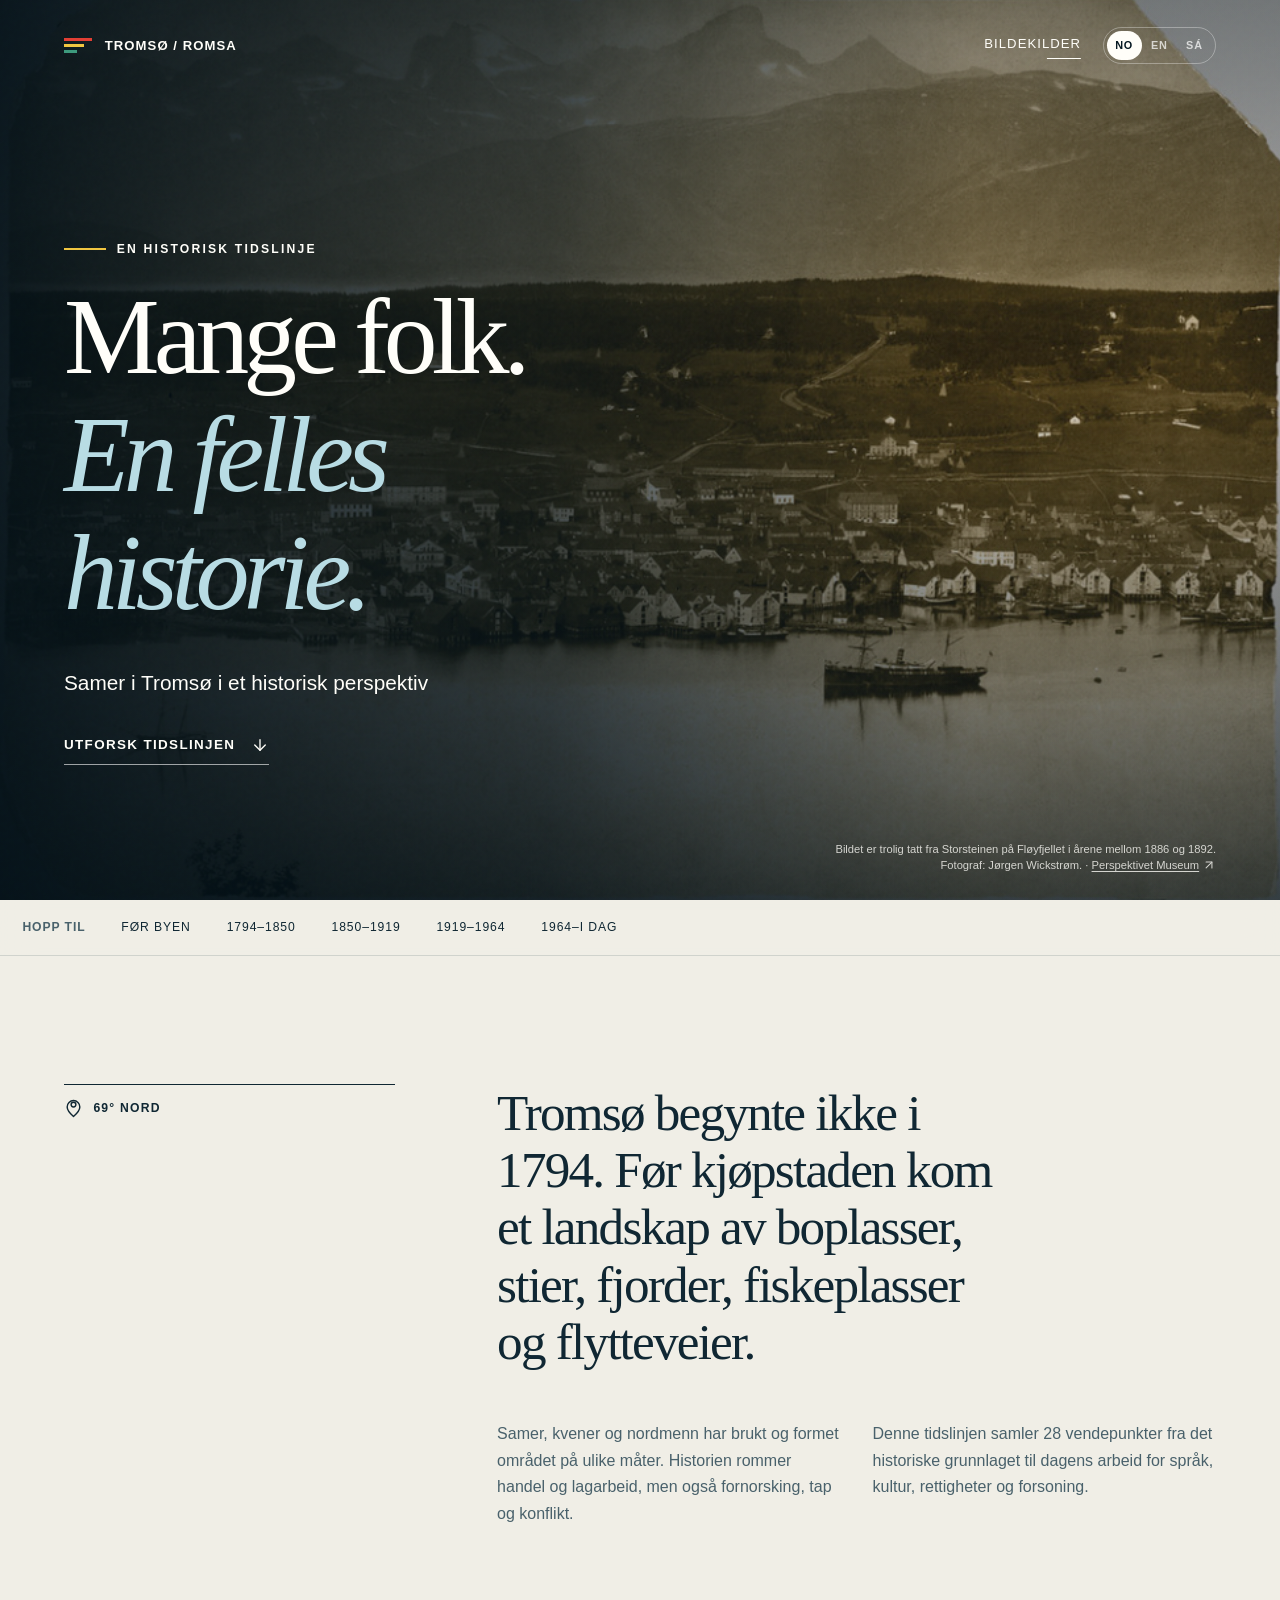
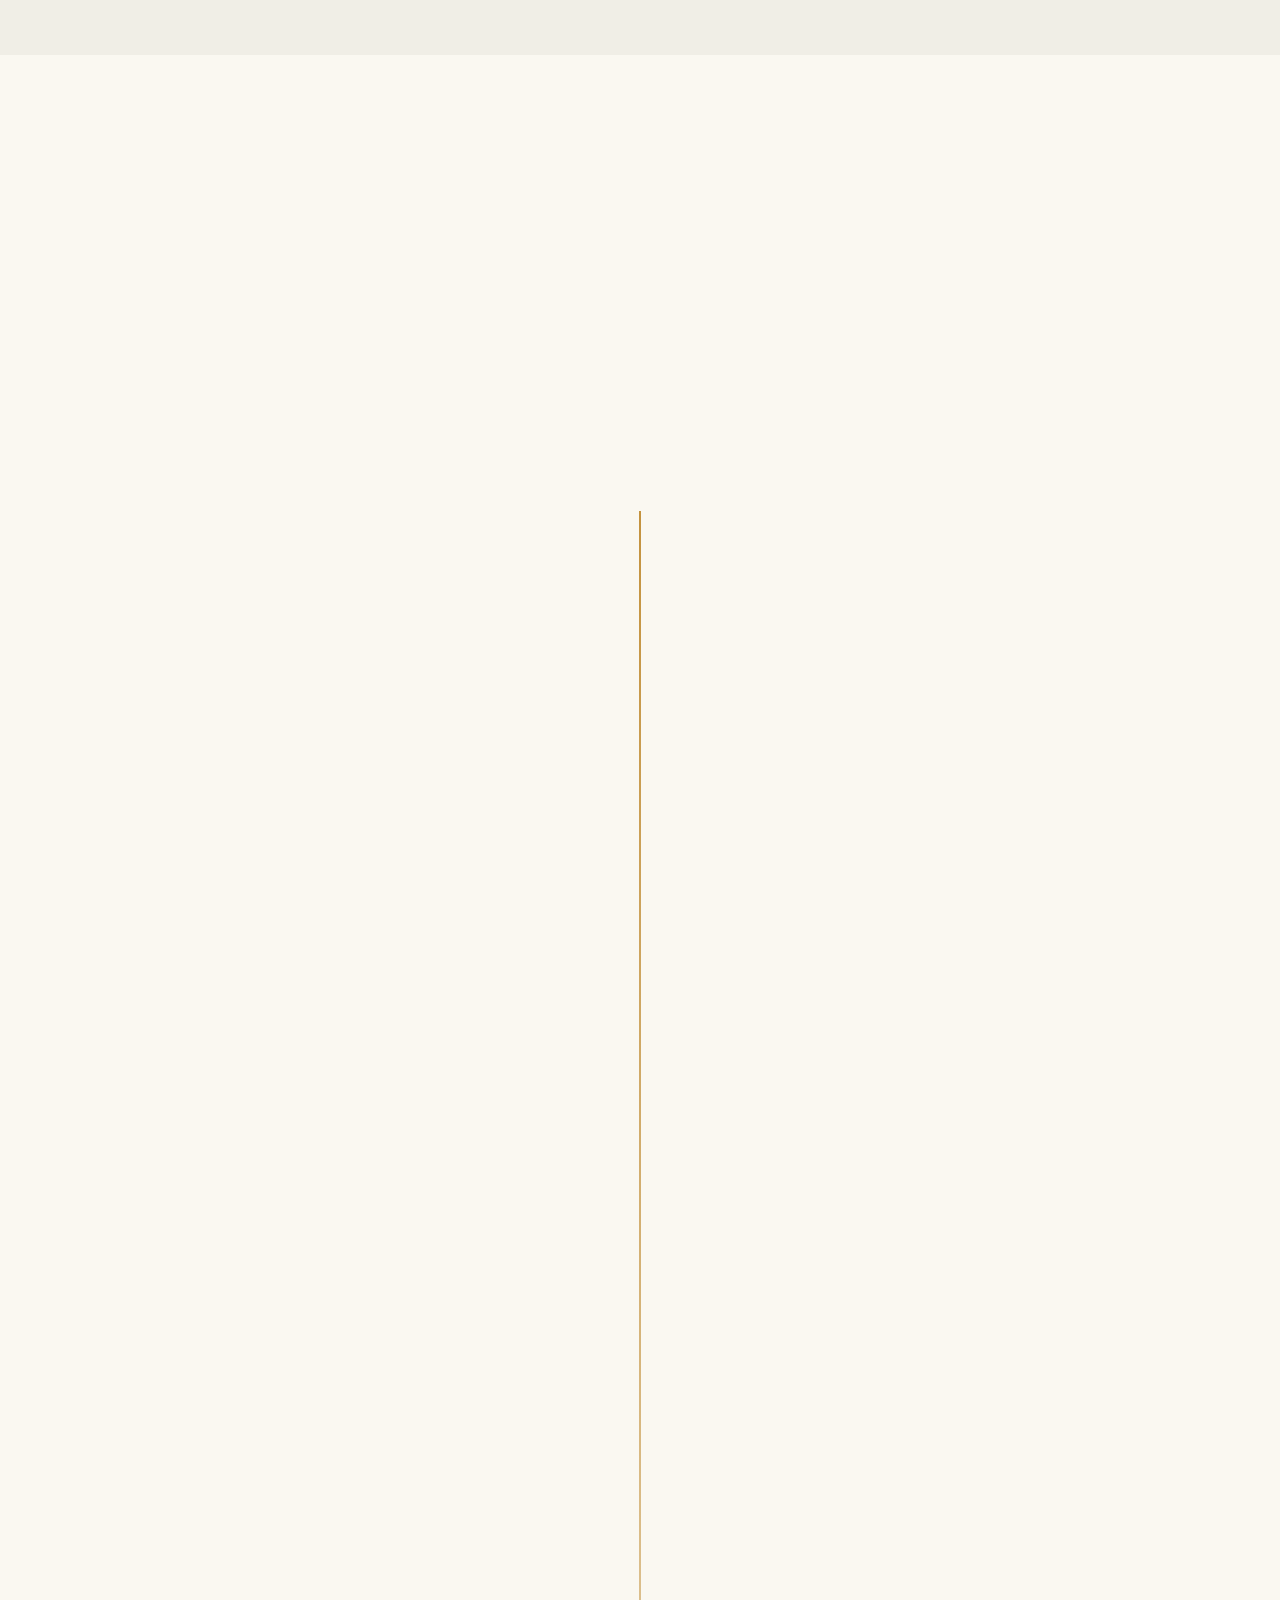
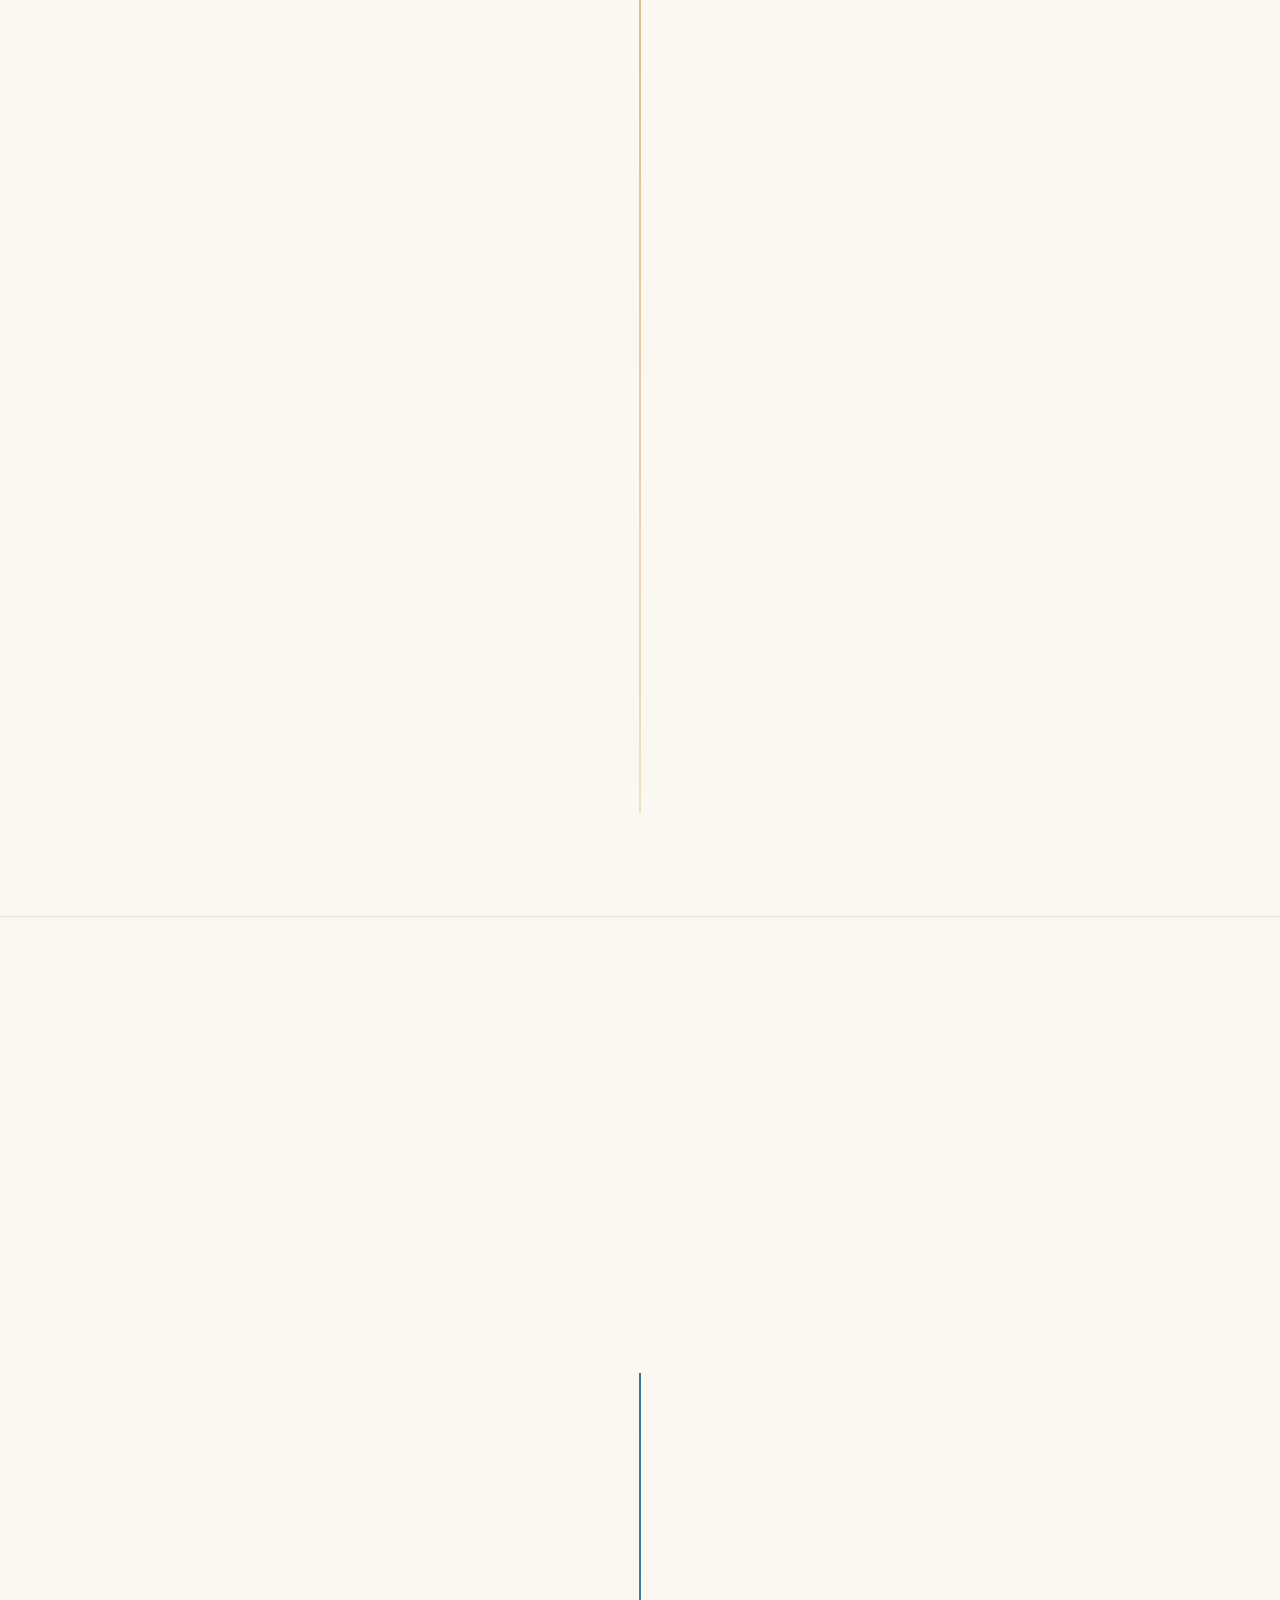
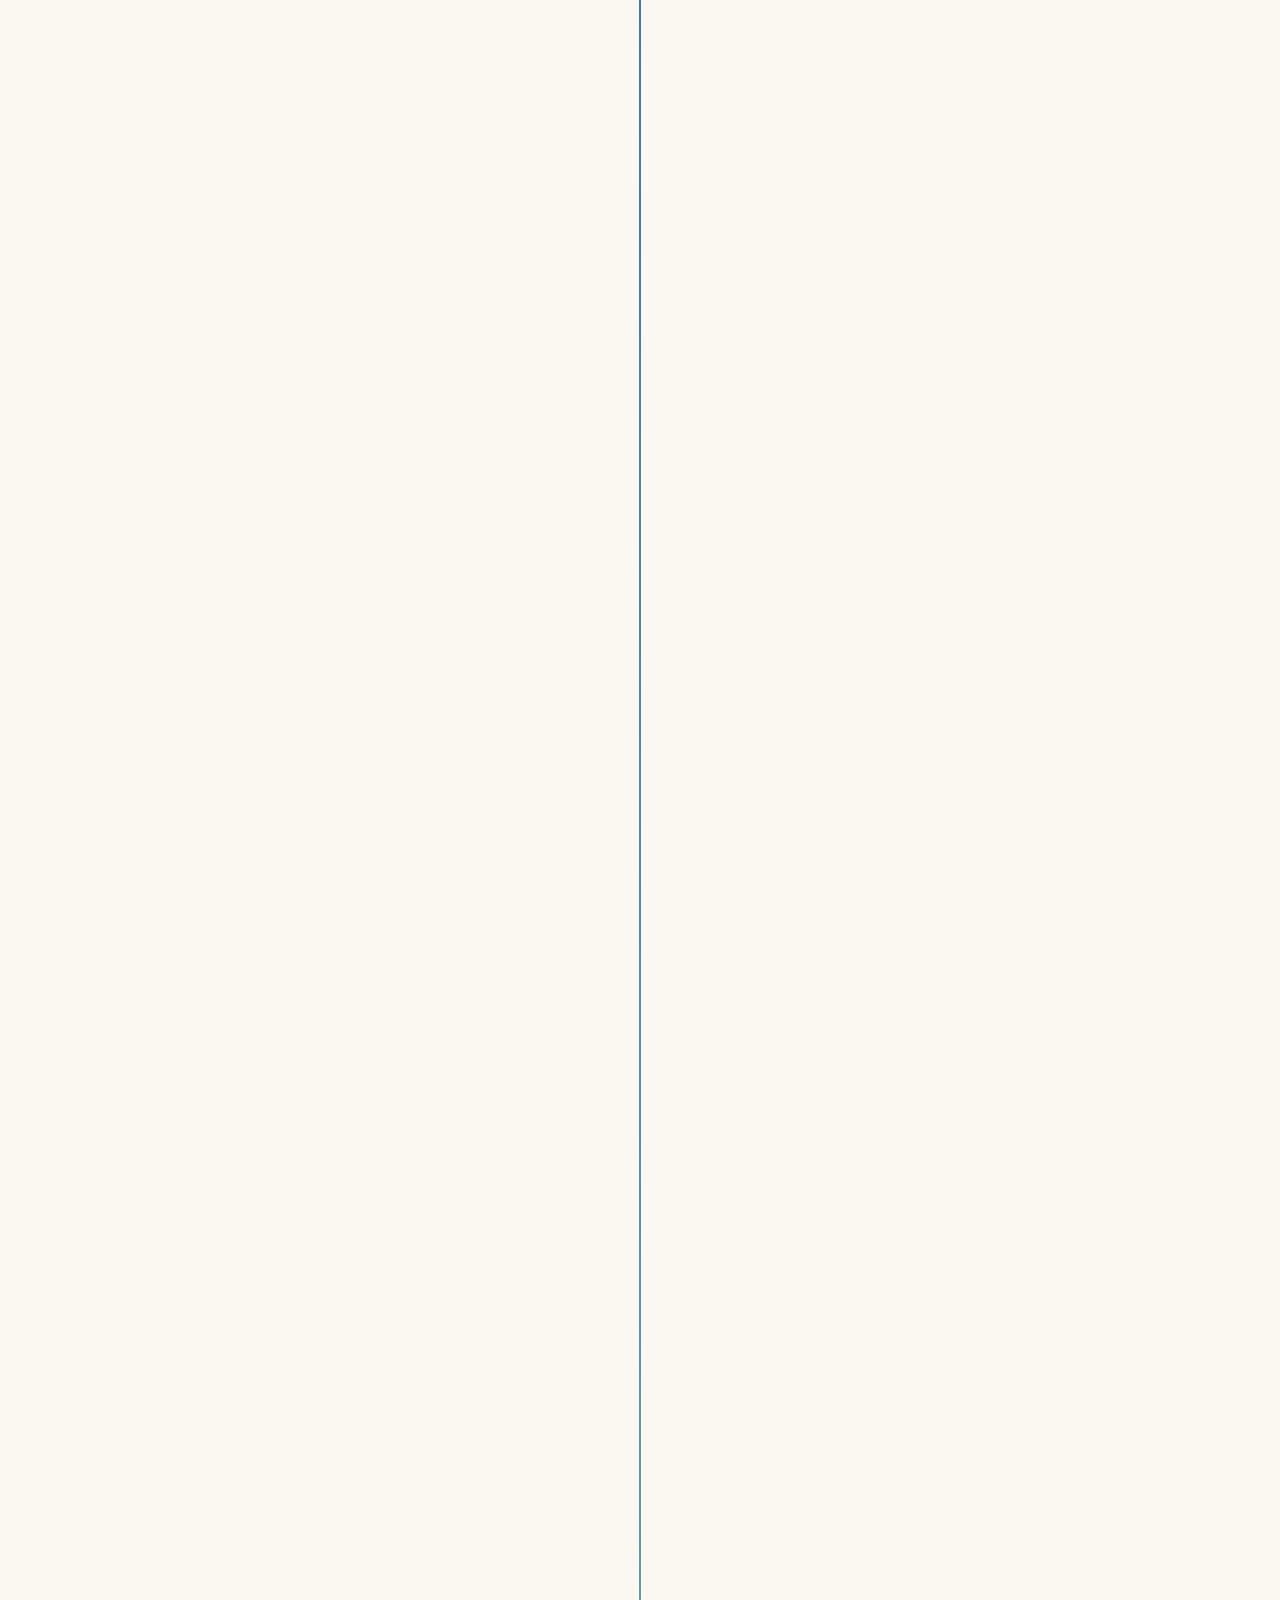
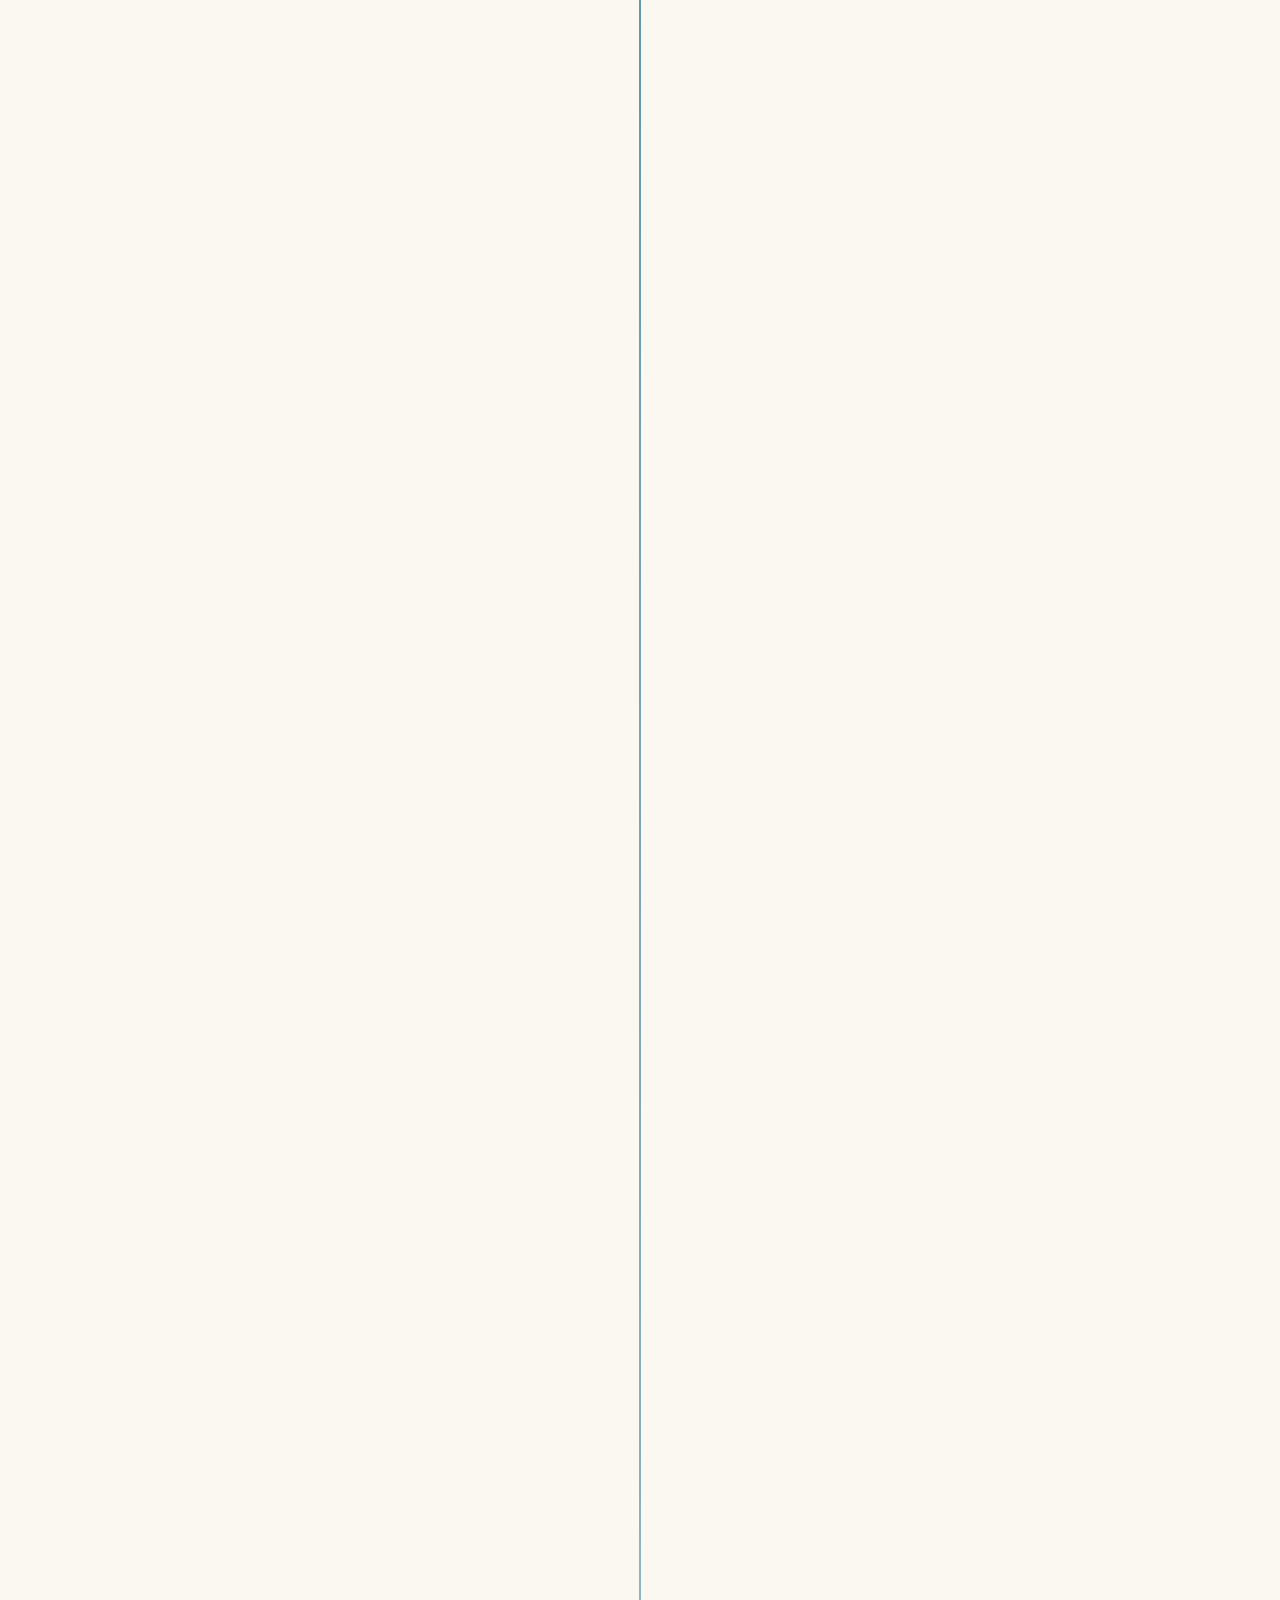
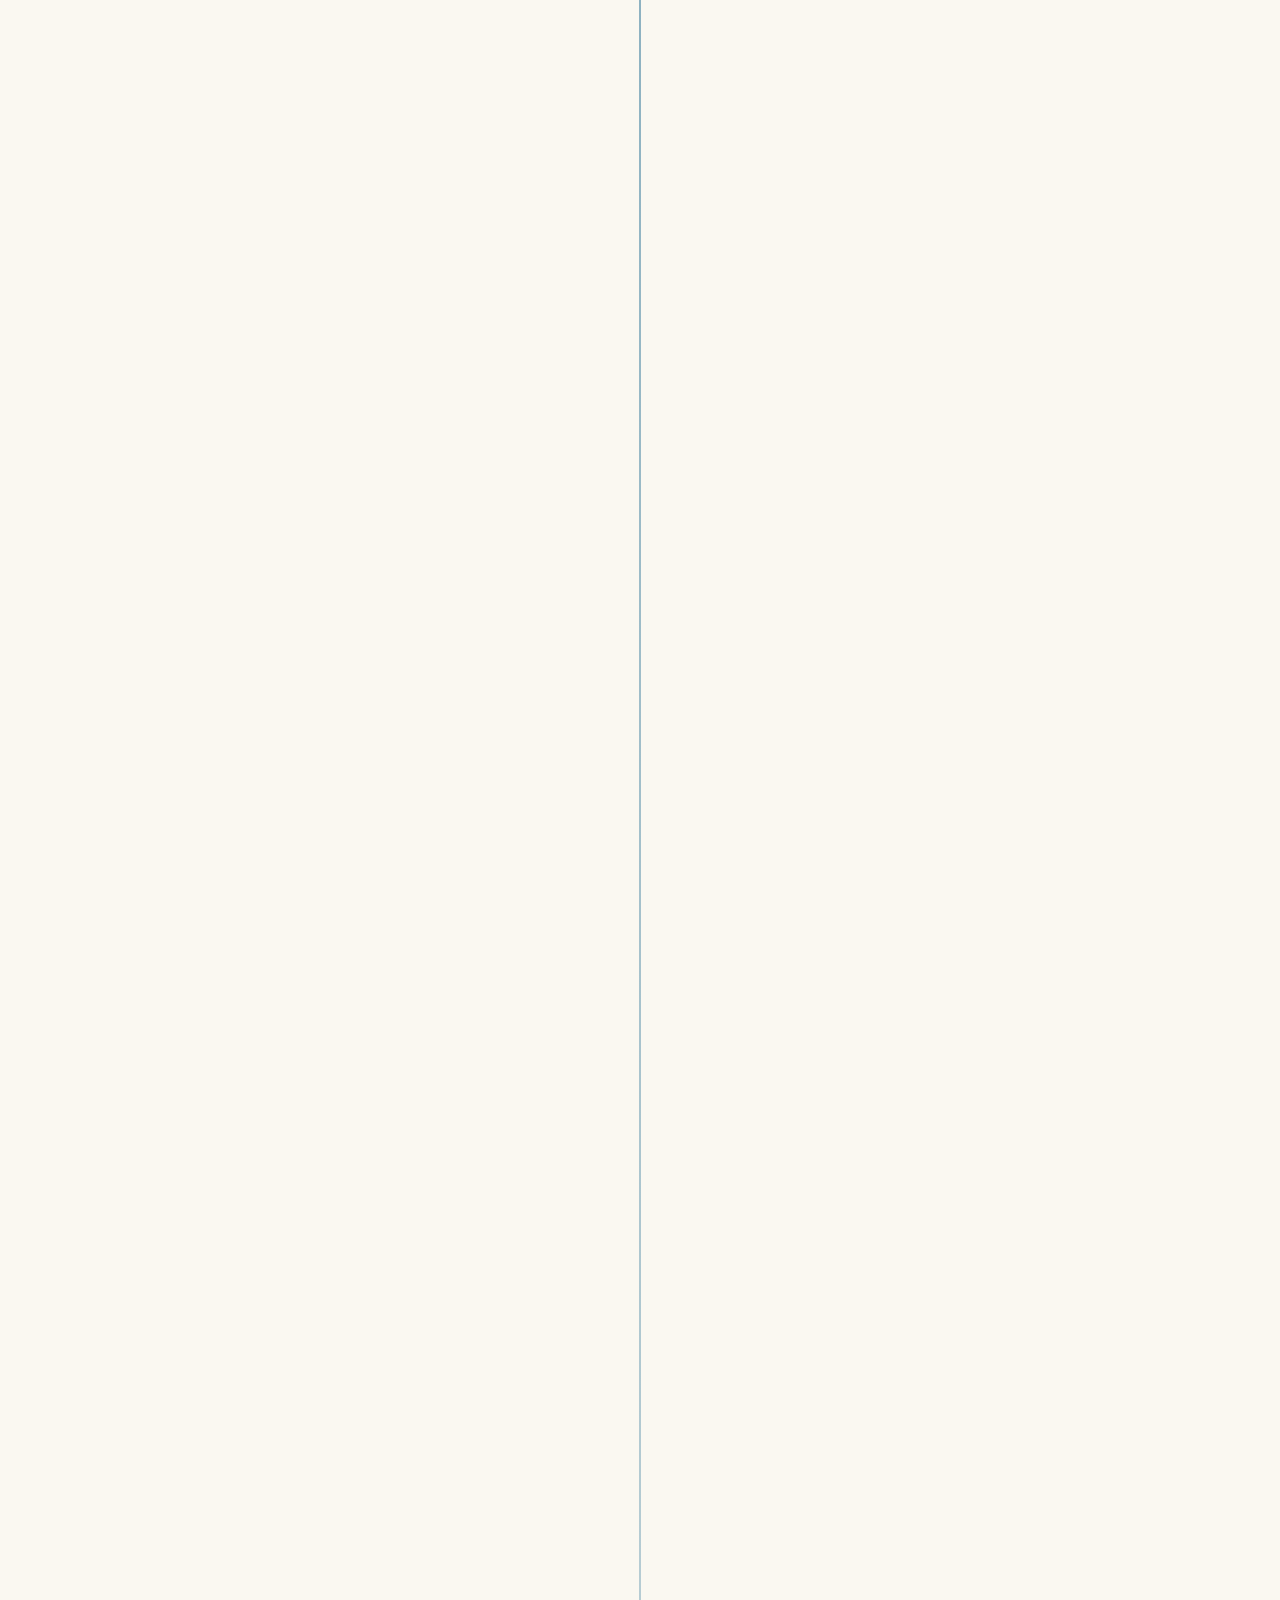
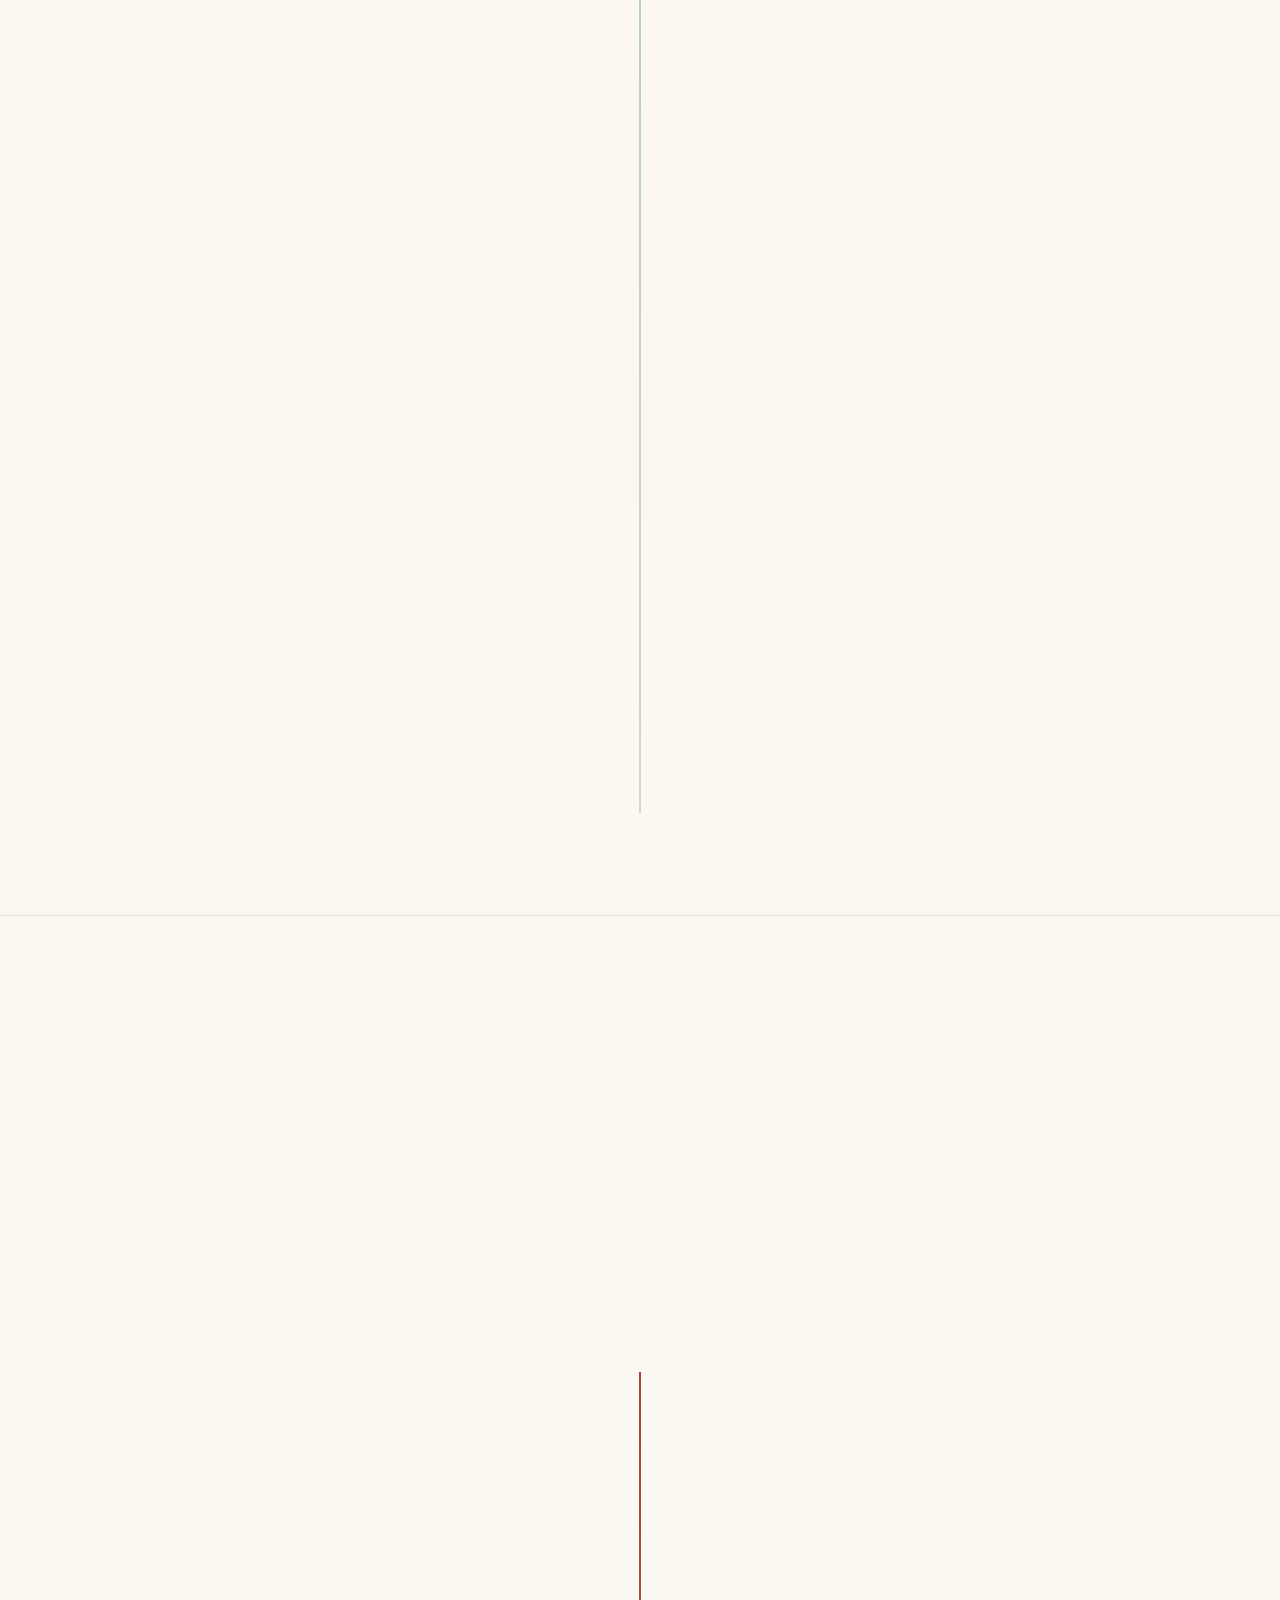
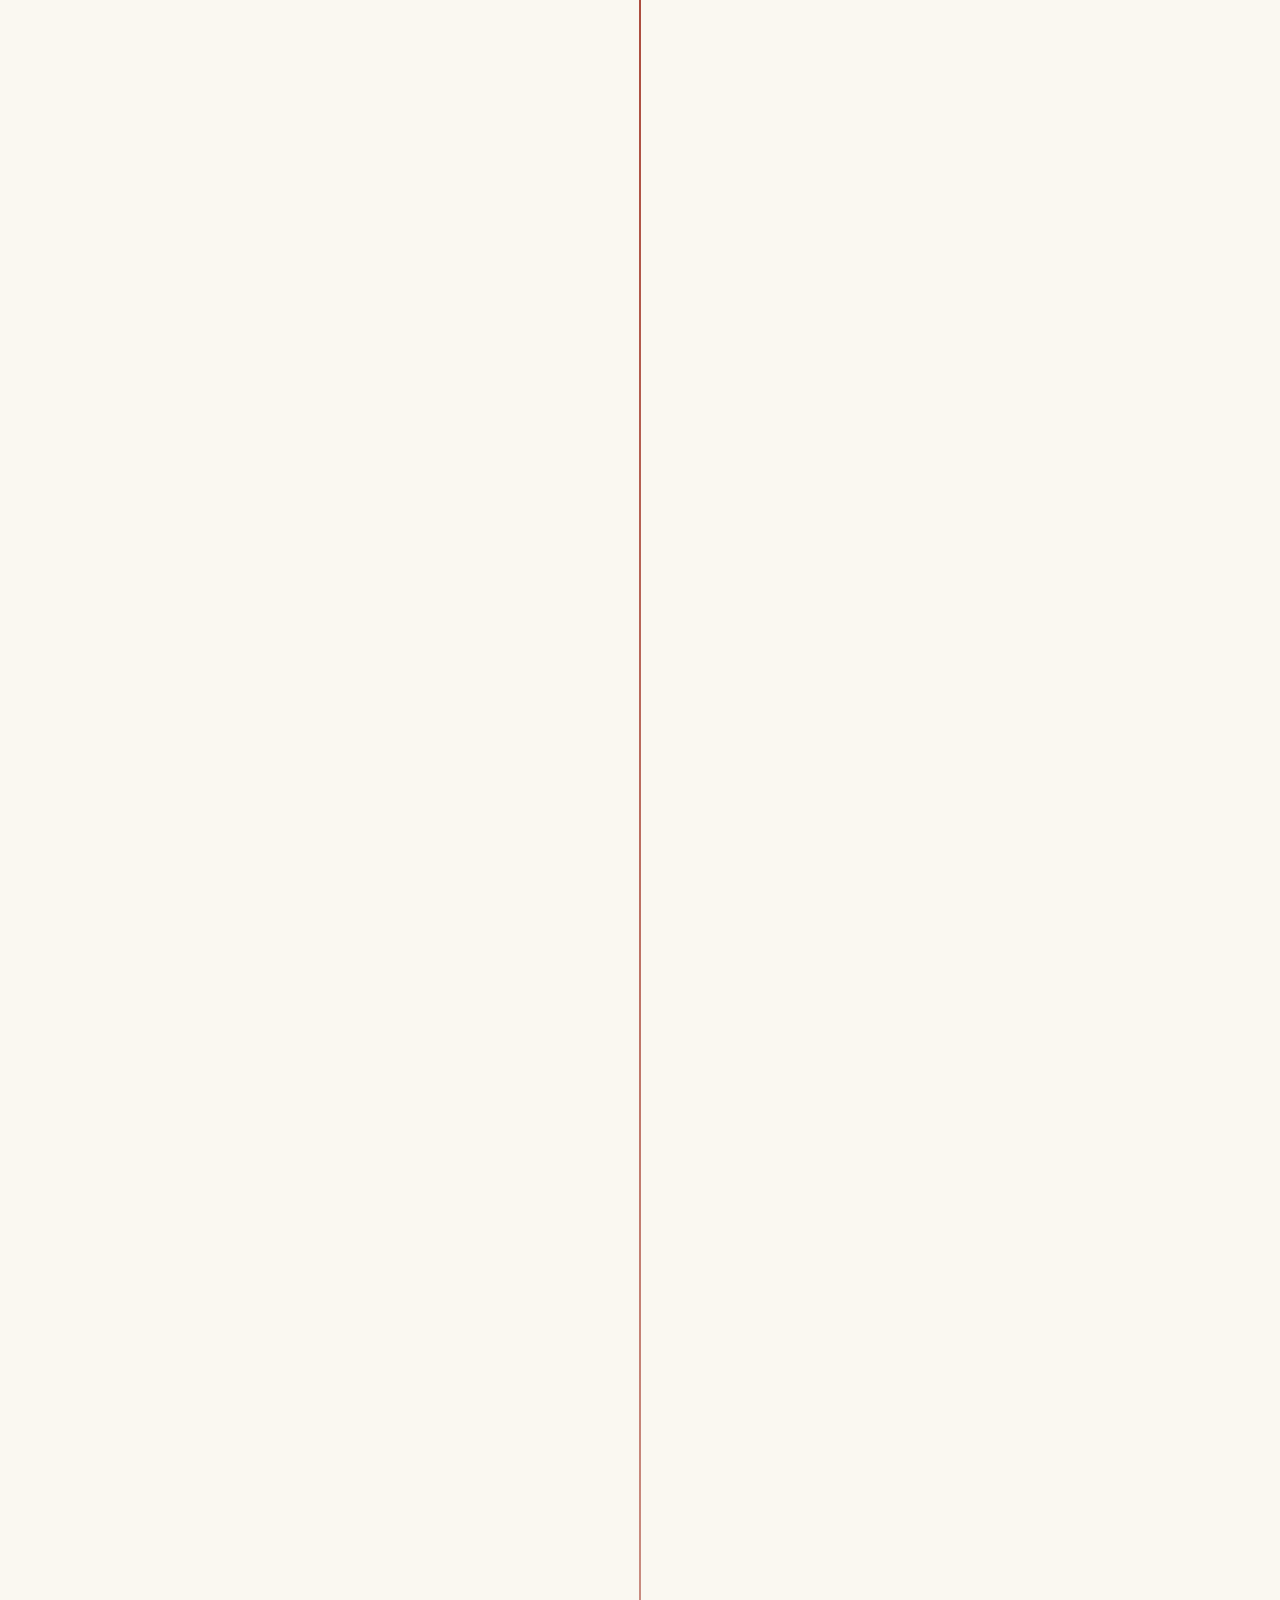
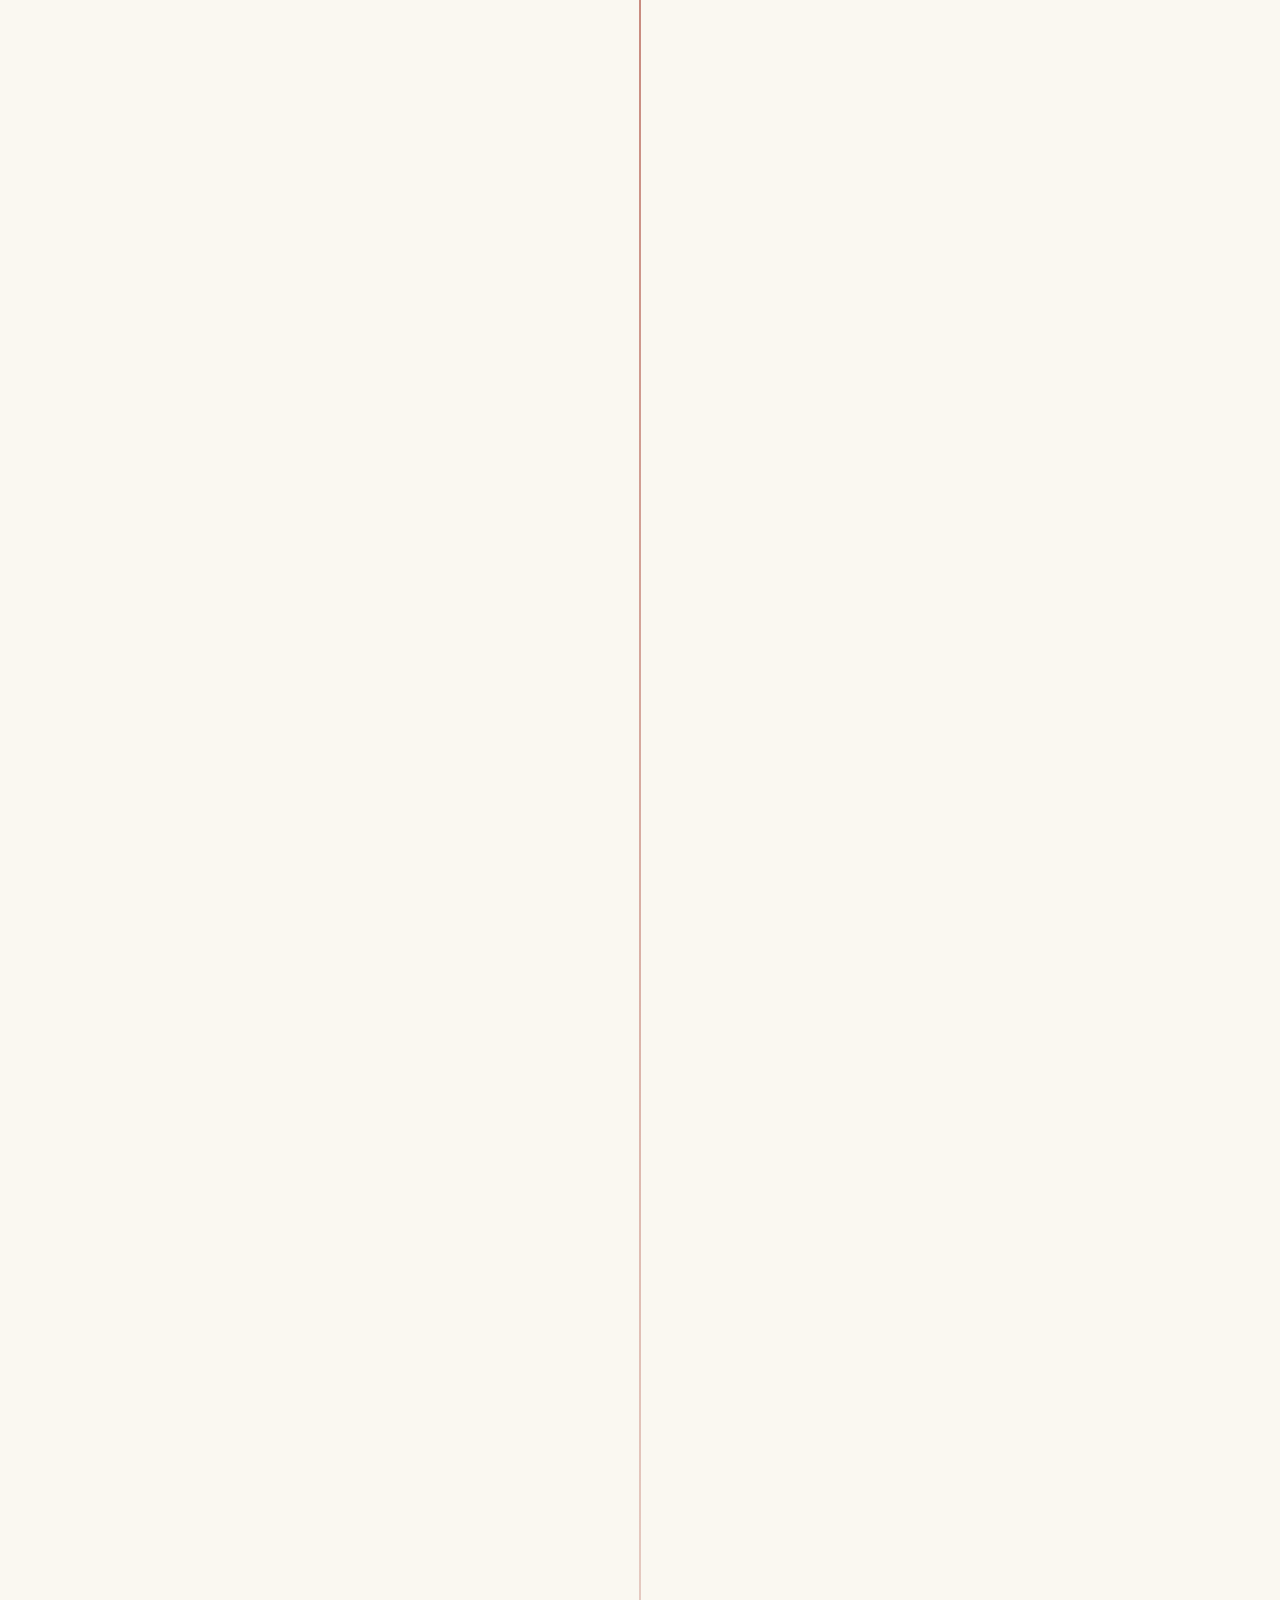
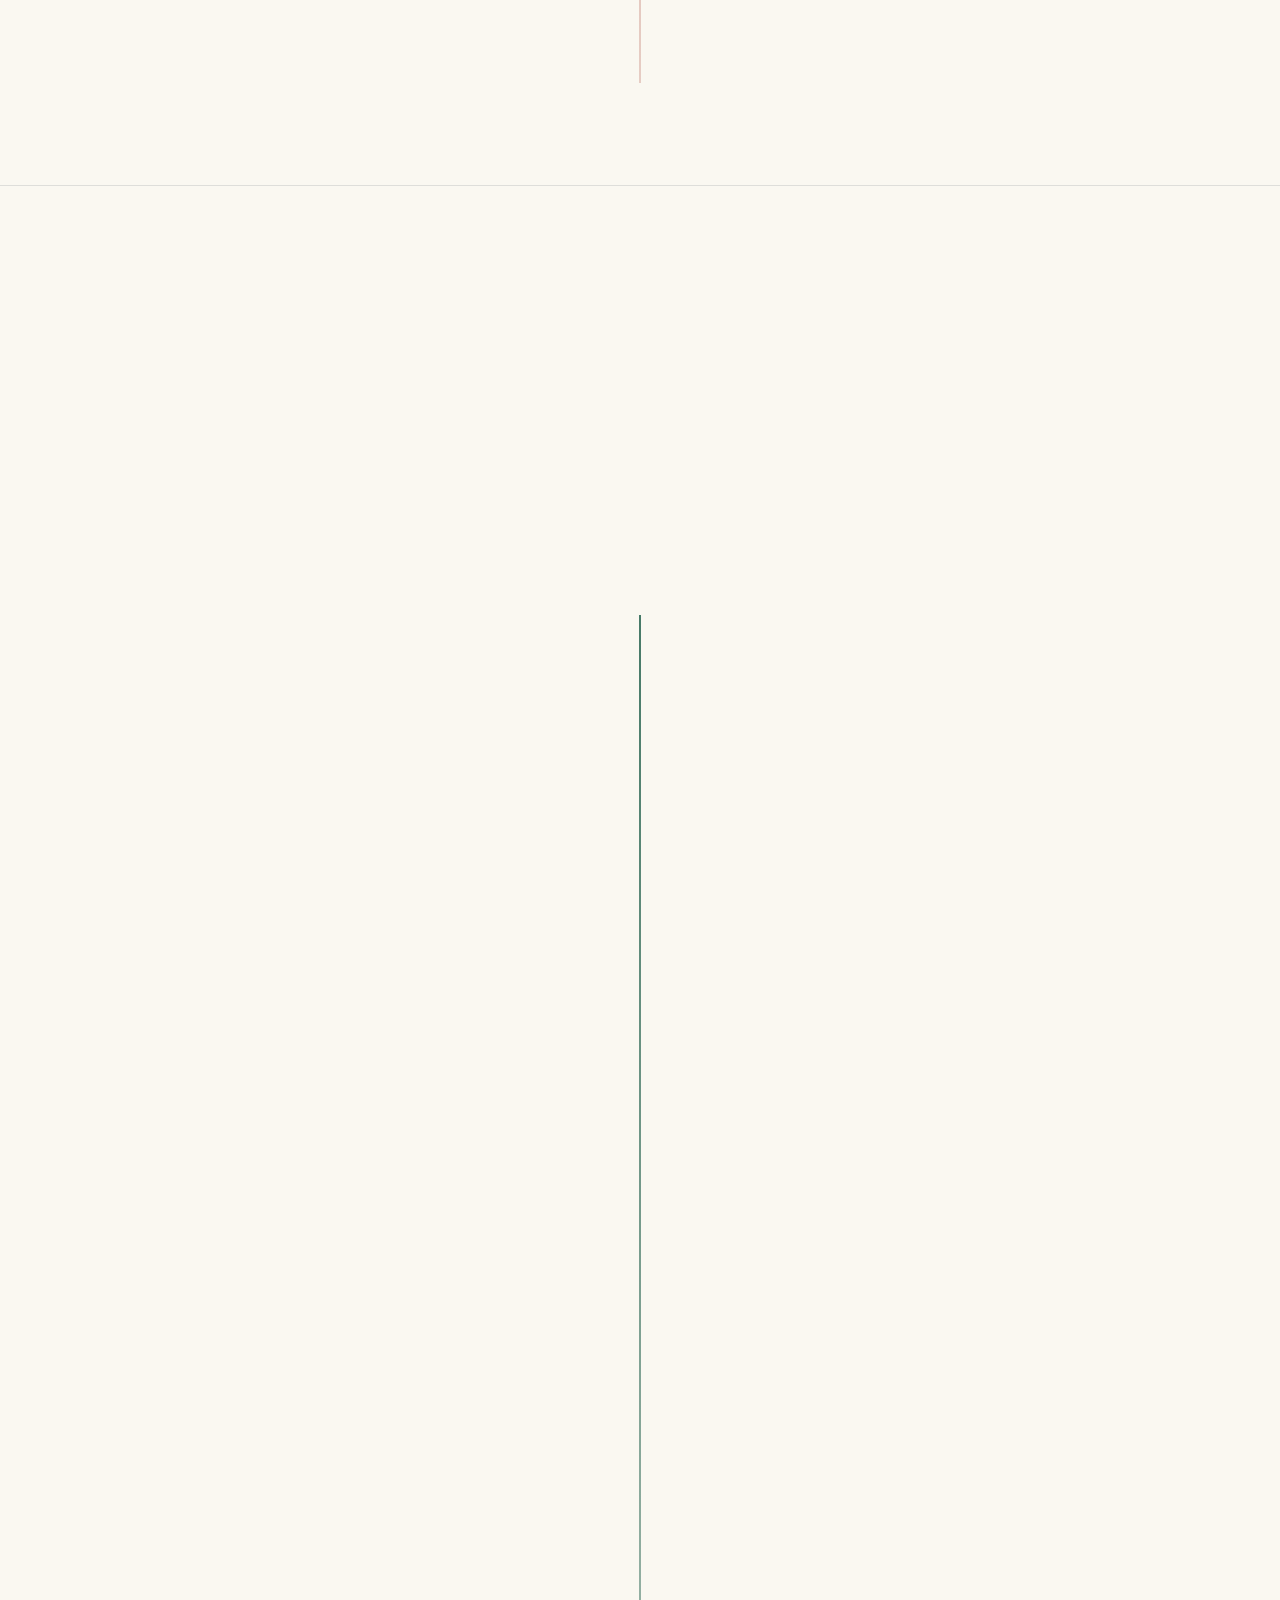
==== commit 2fef9ae0: "Update meta description and ignore translation documents" ====
--- a/no/index.html
+++ b/no/index.html
@@ -3,7 +3,7 @@
   <head>
     <meta charset="utf-8">
     <meta name="viewport" content="width=device-width, initial-scale=1">
-    <meta name="description" content="En historisk tidslinje over Tromsø / Romsa i et samisk og flerkulturelt perspektiv.">
+    <meta name="description" content="Samer i Tromsø i et historisk perspektiv.">
     <meta name="color-scheme" content="light">
     <meta name="referrer" content="no-referrer">
     <meta http-equiv="Content-Security-Policy" content="default-src 'self'; script-src 'self'; style-src 'self'; img-src 'self' data:; connect-src 'none'; object-src 'none'; base-uri 'none'; form-action 'none'">
--- a/styles.css
+++ b/styles.css
@@ -288,7 +288,7 @@
   font-size: clamp(3.5rem, 8.4vw, 8.6rem);
   font-weight: 400;
   letter-spacing: -0.055em;
-  line-height: 0.88;
+  line-height: 1.1;
   margin: 0;
   max-width: 11ch;
 }
@@ -715,6 +715,79 @@
   min-height: 10rem;
   overflow: hidden;
   position: relative;
+  cursor: zoom-in;
+  padding: 0;
+  width: 100%;
+}
+
+.gallery__image-wrap:focus-visible,
+.image-dialog button:focus-visible,
+.image-dialog a:focus-visible {
+  outline: 3px solid #b15b32;
+  outline-offset: 3px;
+}
+
+.image-dialog {
+  background: var(--white);
+  border: 0;
+  box-sizing: border-box;
+  color: var(--ink);
+  margin: auto;
+  max-height: 90vh;
+  max-height: 90dvh;
+  overflow: auto;
+  padding: clamp(1rem, 3vw, 2rem);
+  width: min(64rem, calc(100% - 2rem));
+  max-width: none;
+}
+
+.image-dialog::backdrop {
+  background: rgba(6, 25, 35, 0.85);
+}
+
+.image-dialog__header {
+  align-items: center;
+  display: flex;
+  flex-wrap: wrap;
+  gap: 1rem;
+  justify-content: space-between;
+  margin-bottom: 1rem;
+}
+
+.image-dialog__title {
+  font-size: 1.25rem;
+  margin: 0;
+}
+
+.image-dialog__close,
+.document-link {
+  background: var(--ink);
+  border: 0;
+  color: var(--white);
+  cursor: pointer;
+  font: inherit;
+  min-height: 2.75rem;
+  padding: 0.65rem 1.2rem;
+}
+
+.image-dialog__image {
+  display: block;
+  height: auto;
+  max-height: 60vh;
+  max-height: 60dvh;
+  object-fit: contain;
+  width: 100%;
+}
+
+.image-dialog__caption,
+.image-dialog__credit,
+.image-dialog__file-link {
+  line-height: 1.5;
+  overflow-wrap: anywhere;
+}
+
+.image-dialog__credit {
+  font-size: 0.875rem;
 }
 
 .gallery--single .gallery__image-wrap {
@@ -731,6 +804,22 @@
   max-height: 31rem;
   object-fit: contain;
   width: 100%;
+}
+
+.gallery .gallery__image-wrap--ullsfjordkofte {
+  background: transparent;
+  margin-inline: auto;
+  max-height: none;
+  max-width: 100%;
+  min-height: 0;
+  width: fit-content;
+}
+
+.gallery .gallery__image-wrap--ullsfjordkofte img {
+  height: auto;
+  max-height: min(30rem, 65vh);
+  max-width: 100%;
+  width: auto;
 }
 
 .gallery__index {
@@ -804,6 +893,21 @@
   margin: 0 0 1rem;
 }
 
+.document-link {
+  display: inline-block;
+  max-width: 100%;
+  overflow-wrap: anywhere;
+  text-decoration: none;
+}
+
+.document-link:hover {
+  text-decoration: underline;
+}
+
+.document-link:focus-visible {
+  outline-color: var(--ink);
+}
+
 .source-links {
   align-items: flex-start;
   display: flex;
@@ -829,17 +933,6 @@
   color: var(--white);
   padding: clamp(6rem, 12vw, 12rem) clamp(1.4rem, 9vw, 9rem);
   position: relative;
-}
-
-.reconciliation::after {
-  border: 1px solid rgba(255, 255, 255, 0.12);
-  border-radius: 50%;
-  content: "";
-  height: 27rem;
-  position: absolute;
-  right: -9rem;
-  top: -8rem;
-  width: 27rem;
 }
 
 .reconciliation__icon {
@@ -904,6 +997,16 @@
   margin: 0;
 }
 
+.literature-list {
+  margin: 0 auto;
+  max-width: 82rem;
+  padding-left: 1.4rem;
+}
+
+.literature-list li + li {
+  margin-top: 0.75rem;
+}
+
 .image-source-list {
   border-top: 1px solid rgba(16, 39, 51, 0.28);
   list-style: none;
@@ -1161,10 +1264,8 @@
     height: auto;
   }
 
-  .reconciliation::after {
-    height: 18rem;
-    right: -11rem;
-    width: 18rem;
+  .gallery .gallery__image-wrap--ullsfjordkofte img {
+    max-height: min(24rem, 60vh);
   }
 
   .image-source-list li {
